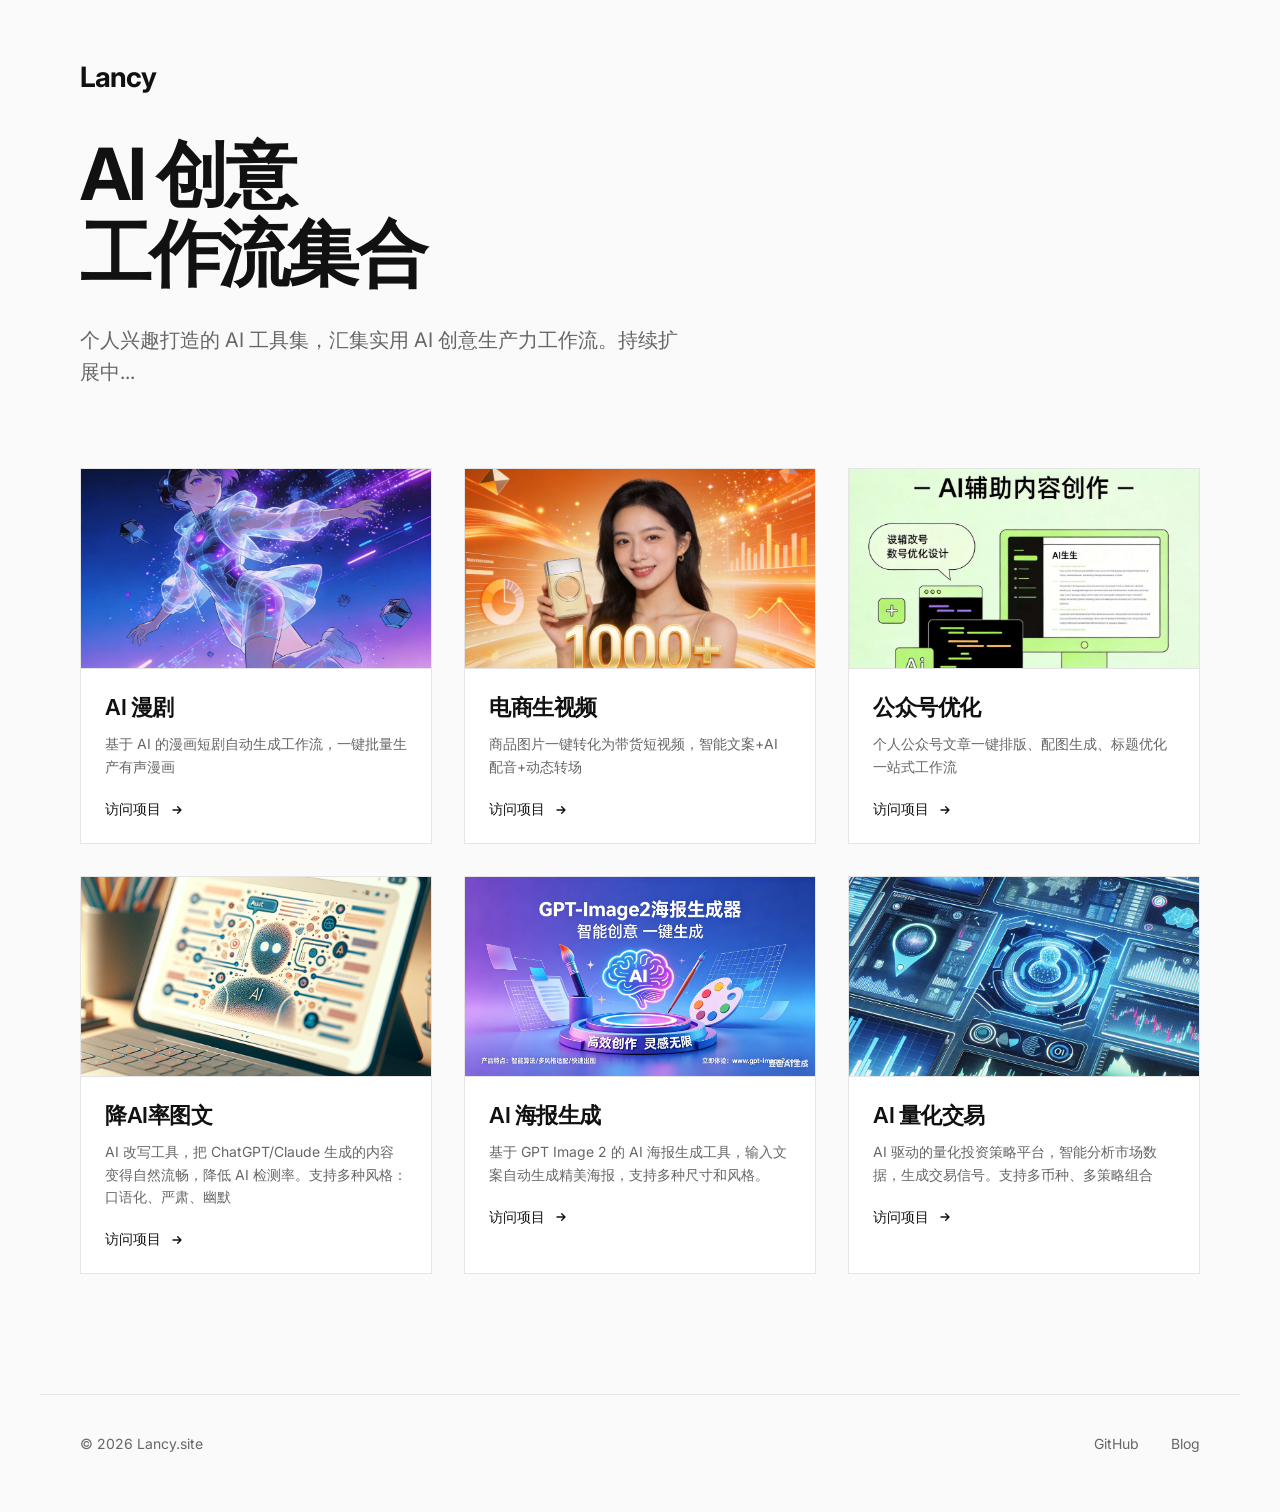
==== index.html @ 2cc51eab "feat: new entrance for poster" ====
﻿<!DOCTYPE html>
<html lang="zh-CN">
<head>
    <meta charset="UTF-8">
    <meta name="viewport" content="width=device-width, initial-scale=1.0">
    <title>Lancy - AI 创意工作流集合</title>
    <meta name="description" content="个人 AI 创意工具集合，汇集 AI 漫剧生成、电商短视频生成、降低AI率图文、AI量化交易">
    <link rel="preconnect" href="https://fonts.googleapis.com">
    <link rel="preconnect" href="https://fonts.gstatic.com" crossorigin>
    <link href="https://fonts.googleapis.com/css2?family=Inter:wght@300;400;500;600;700;800&display=swap" rel="stylesheet">
    <style>
        * {
            margin: 0;
            padding: 0;
            box-sizing: border-box;
        }

        :root {
            --bg: #fafafa;
            --text-primary: #111111;
            --text-secondary: #666666;
            --border: #e5e5e5;
            --card-hover: #f5f5f5;
            --accent: #111111;
            --white: #ffffff;
        }

        html {
            scroll-behavior: smooth;
        }

        body {
            font-family: 'Inter', -apple-system, BlinkMacSystemFont, 'Segoe UI', sans-serif;
            background: var(--bg);
            color: var(--text-primary);
            min-height: 100vh;
        }

        header {
            max-width: 1200px;
            margin: 0 auto;
            padding: 60px 40px 40px;
            display: flex;
            justify-content: space-between;
            align-items: center;
        }

        .logo {
            font-size: 28px;
            font-weight: 700;
            letter-spacing: -0.03em;
            color: var(--text-primary);
            text-decoration: none;
        }

        .container {
            max-width: 1200px;
            margin: 0 auto;
            padding: 0 40px;
        }

        .intro {
            margin-bottom: 80px;
        }

        .intro h1 {
            font-size: 72px;
            font-weight: 700;
            letter-spacing: -0.04em;
            line-height: 1.1;
            margin-bottom: 32px;
            color: var(--text-primary);
        }

        .intro p {
            font-size: 20px;
            line-height: 1.6;
            color: var(--text-secondary);
            max-width: 600px;
        }

        .projects-grid {
            display: grid;
            grid-template-columns: repeat(auto-fill, minmax(340px, 1fr));
            gap: 32px;
            margin-bottom: 120px;
        }

        .project-card {
            background: var(--white);
            border: 1px solid var(--border);
            border-radius: 0;
            overflow: hidden;
            transition: all 0.2s ease;
        }

        .project-card:hover {
            background: var(--card-hover);
            transform: translateY(-2px);
            box-shadow: 0 8px 24px rgba(0,0,0,0.06);
        }

        .project-image {
            width: 100%;
            height: 200px;
            overflow: hidden;
            border-bottom: 1px solid var(--border);
            display: flex;
            align-items: center;
            justify-content: center;
            position: relative;
        }

        .project-image img {
            width: 100%;
            height: 100%;
            object-fit: cover;
            display: block;
        }

        .project-tag {
            position: absolute;
            top: 12px;
            left: 12px;
            background: rgba(0,0,0,0.7);
            color: white;
            font-size: 11px;
            font-weight: 500;
            padding: 4px 10px;
            border-radius: 4px;
            text-transform: uppercase;
            letter-spacing: 0.05em;
        }

        .project-tag.new {
            background: linear-gradient(135deg, #f093fb 0%, #f5576c 100%);
        }

        .placeholder-icon {
            font-size: 48px;
            opacity: 0.9;
        }

        .project-content {
            padding: 24px;
        }

        .project-title {
            font-size: 22px;
            font-weight: 600;
            color: var(--text-primary);
            margin-bottom: 10px;
            letter-spacing: -0.02em;
        }

        .project-desc {
            font-size: 14px;
            line-height: 1.6;
            color: var(--text-secondary);
            margin-bottom: 20px;
        }

        .project-link {
            display: inline-flex;
            align-items: center;
            gap: 8px;
            font-size: 14px;
            font-weight: 500;
            color: var(--accent);
            text-decoration: none;
            transition: gap 0.2s ease;
        }

        .project-link:hover {
            gap: 12px;
        }

        .project-link svg {
            width: 16px;
            height: 16px;
        }

        footer {
            max-width: 1200px;
            margin: 0 auto;
            padding: 40px 40px 60px;
            border-top: 1px solid var(--border);
        }

        .footer-content {
            display: flex;
            justify-content: space-between;
            align-items: center;
        }

        .copyright {
            color: var(--text-secondary);
            font-size: 14px;
        }

        .footer-links {
            display: flex;
            gap: 32px;
        }

        .footer-link {
            color: var(--text-secondary);
            text-decoration: none;
            font-size: 14px;
            transition: color 0.2s ease;
        }

        .footer-link:hover {
            color: var(--text-primary);
        }

        @media (max-width: 960px) {
            .intro h1 {
                font-size: 48px;
            }
        }

        @media (max-width: 640px) {
            header {
                padding: 40px 20px 30px;
            }
            .container {
                padding: 0 20px;
            }
            footer {
                padding: 30px 20px 40px;
            }
            .intro h1 {
                font-size: 42px;
            }
            .intro p {
                font-size: 18px;
            }
            .projects-grid {
                grid-template-columns: 1fr;
            }
            .footer-content {
                flex-direction: column;
                gap: 16px;
                align-items: flex-start;
            }
        }
    </style>
</head>
<body>
    <header>
        <a href="#" class="logo">Lancy</a>
    </header>

    <main class="container">
        <section class="intro">
            <h1>AI 创意<br>工作流集合</h1>
            <p>个人兴趣打造的 AI 工具集，汇集实用 AI 创意生产力工作流。持续扩展中...</p>
        </section>

        <section class="projects-grid">
            <!-- AI 漫剧 - 恢复原图 -->
            <div class="project-card">
                <div class="project-image">
                    <img src="images/generated_image_1773826831_0.jpg" alt="AI 漫剧工作流">
                </div>
                <div class="project-content">
                    <h3 class="project-title">AI 漫剧</h3>
                    <p class="project-desc">基于 AI 的漫画短剧自动生成工作流，一键批量生产有声漫画</p>
                    <a href="https://comic.lancy.site" class="project-link" target="_blank">
                        访问项目
                        <svg xmlns="http://www.w3.org/2000/svg" fill="none" viewBox="0 0 24 24" stroke="currentColor">
                            <path stroke-linecap="round" stroke-linejoin="round" stroke-width="2" d="M13 7l5 5m0 0l-5 5m5-5H6" />
                        </svg>
                    </a>
                </div>
            </div>

            <!-- 电商生视频 - 恢复原图 -->
            <div class="project-card">
                <div class="project-image">
                    <img src="images/generated_image_1773826864_0.jpg" alt="电商生视频工作流">
                </div>
                <div class="project-content">
                    <h3 class="project-title">电商生视频</h3>
                    <p class="project-desc">商品图片一键转化为带货短视频，智能文案+AI配音+动态转场</p>
                    <a href="https://ecommerce.lancy.site" class="project-link" target="_blank">
                        访问项目
                        <svg xmlns="http://www.w3.org/2000/svg" fill="none" viewBox="0 0 24 24" stroke="currentColor">
                            <path stroke-linecap="round" stroke-linejoin="round" stroke-width="2" d="M13 7l5 5m0 0l-5 5m5-5H6" />
                        </svg>
                    </a>
                </div>
            </div>

            <!-- 公众号优化 - 恢复原图 -->
            <div class="project-card">
                <div class="project-image">
                    <img src="images/generated_image_1773826890_0.jpg" alt="公众号优化工作流">
                </div>
                <div class="project-content">
                    <h3 class="project-title">公众号优化</h3>
                    <p class="project-desc">个人公众号文章一键排版、配图生成、标题优化一站式工作流</p>
                    <a href="https://blog.lancy.site" class="project-link" target="_blank">
                        访问项目
                        <svg xmlns="http://www.w3.org/2000/svg" fill="none" viewBox="0 0 24 24" stroke="currentColor">
                            <path stroke-linecap="round" stroke-linejoin="round" stroke-width="2" d="M13 7l5 5m0 0l-5 5m5-5H6" />
                        </svg>
                    </a>
                </div>
            </div>

            <!-- 降AI率图文 - 渐变占位 -->
            <div class="project-card">
                 <div class="project-image">
                    <img src="images/noai.jpg" alt="降AI率图文">
                </div>
                <div class="project-content">
                    <h3 class="project-title">降AI率图文</h3>
                    <p class="project-desc">AI 改写工具，把 ChatGPT/Claude 生成的内容变得自然流畅，降低 AI 检测率。支持多种风格：口语化、严肃、幽默</p>
                    <a href="https://noai.lancy.site" class="project-link" target="_blank">
                        访问项目
                        <svg xmlns="http://www.w3.org/2000/svg" fill="none" viewBox="0 0 24 24" stroke="currentColor">
                            <path stroke-linecap="round" stroke-linejoin="round" stroke-width="2" d="M13 7l5 5m0 0l-5 5m5-5H6" />
                        </svg>
                    </a>
                </div>
            </div>
            <!-- GPT Image 2 海报生成 -->
            <div class="project-card">
                <div class="project-image">
                    <img src="images/poster.png" alt="AI 海报生成">
                </div>
                <div class="project-content">
                    <h3 class="project-title">AI 海报生成</h3>
                    <p class="project-desc">基于 GPT Image 2 的 AI 海报生成工具，输入文案自动生成精美海报，支持多种尺寸和风格。</p>
                    <a href="https://poster.lancy.site" class="project-link" target="_blank">
                        访问项目
                        <svg xmlns="http://www.w3.org/2000/svg" fill="none" viewBox="0 0 24 24" stroke="currentColor">
                            <path stroke-linecap="round" stroke-linejoin="round" stroke-width="2" d="M13 7l5 5m0 0l-5 5m5-5H6" />
                        </svg>
                    </a>
                </div>
            </div>

            

            <!-- AI量化交易 - 渐变占位 -->
            <div class="project-card">
                 <div class="project-image">
                    <img src="images/quant.jpg" alt="AI 量化交易">
                </div>
                <div class="project-content">
                    <h3 class="project-title">AI 量化交易</h3>
                    <p class="project-desc">AI 驱动的量化投资策略平台，智能分析市场数据，生成交易信号。支持多币种、多策略组合</p>
                    <a href="https://quant.lancy.site" class="project-link" target="_blank">
                        访问项目
                        <svg xmlns="http://www.w3.org/2000/svg" fill="none" viewBox="0 0 24 24" stroke="currentColor">
                            <path stroke-linecap="round" stroke-linejoin="round" stroke-width="2" d="M13 7l5 5m0 0l-5 5m5-5H6" />
                        </svg>
                    </a>
                </div>
            </div>
        </section>
    </main>

    <footer>
        <div class="footer-content">
            <div class="copyright">© 2026 Lancy.site</div>
            <div class="footer-links">
                <a href="https://github.com/robin-fc" class="footer-link" target="_blank">GitHub</a>
                <a href="https://robin-fc.github.io/" class="footer-link" target="_blank">Blog</a>
            </div>
        </div>
    </footer>
</body>
</html>
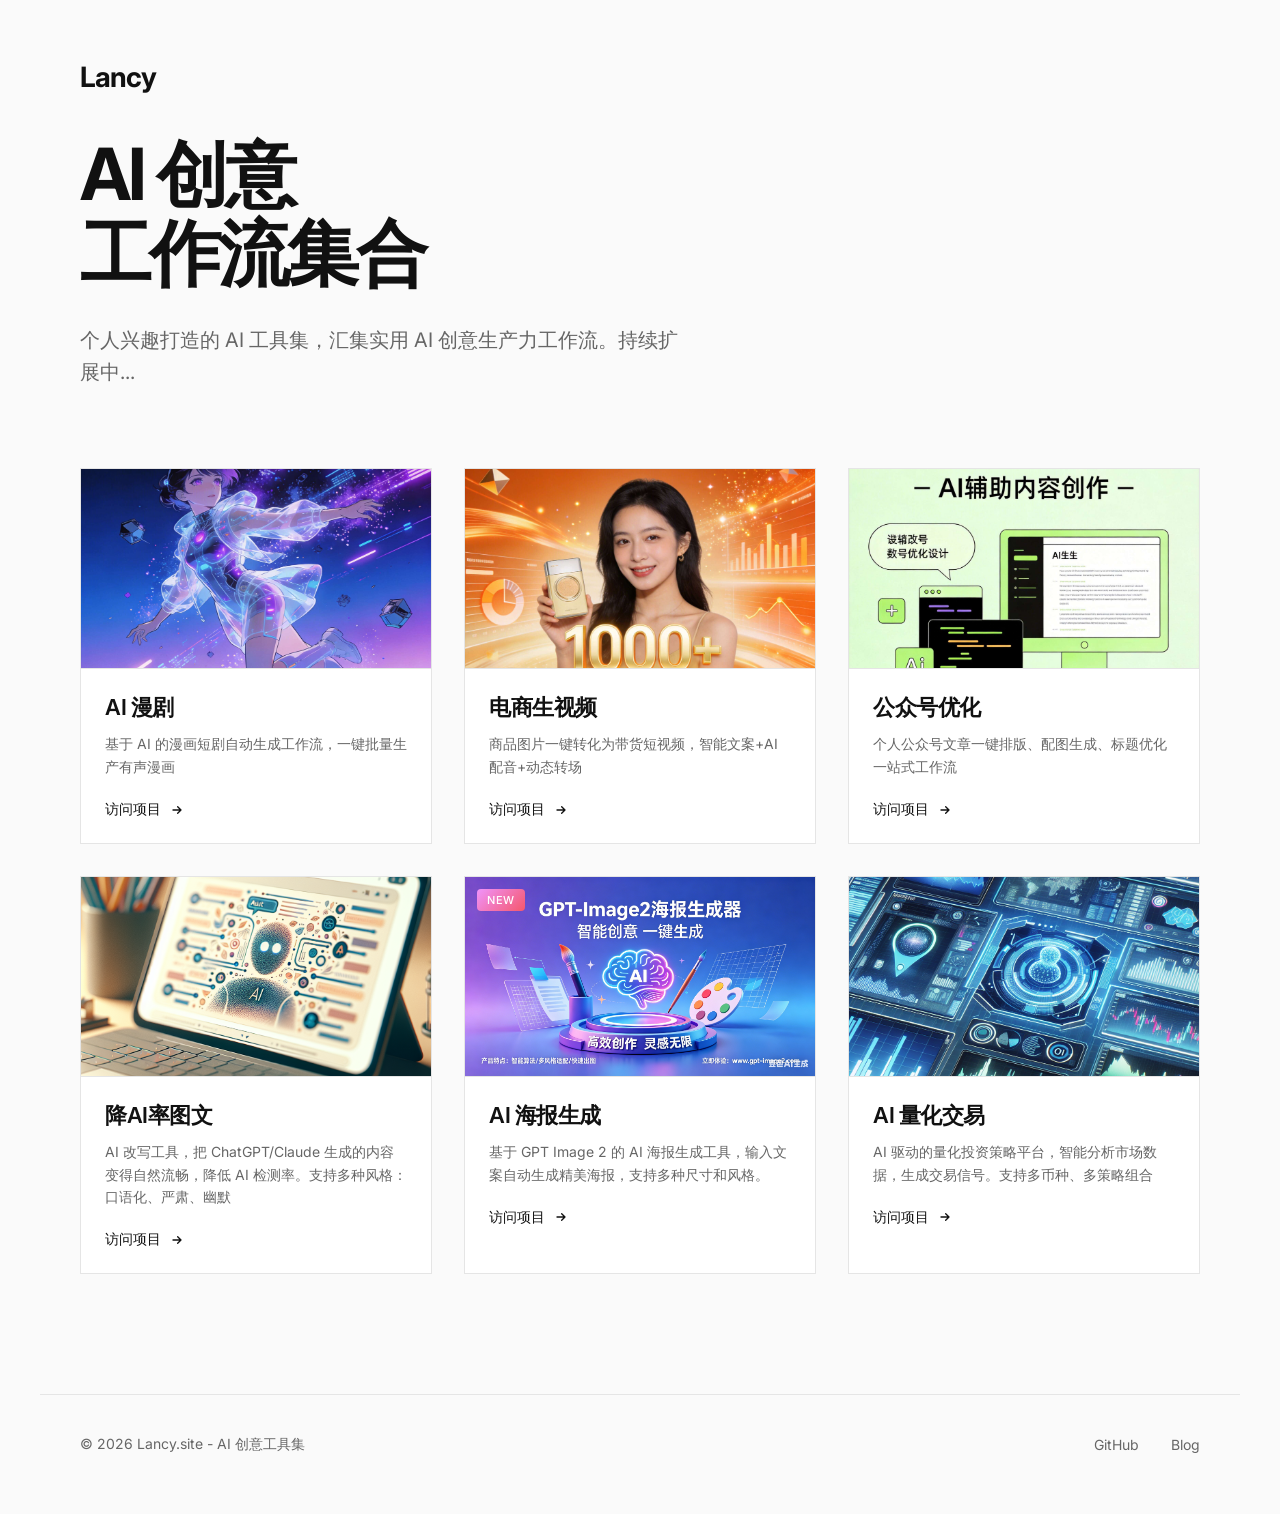
==== commit 450db88a: "feat: complete SEO optimization - meta tags, OG, Twitter Card, JSON-LD, sitemap, robots.txt" ====
--- a/index.html
+++ b/index.html
@@ -1,13 +1,110 @@
-﻿<!DOCTYPE html>
+<!DOCTYPE html>
 <html lang="zh-CN">
 <head>
     <meta charset="UTF-8">
     <meta name="viewport" content="width=device-width, initial-scale=1.0">
-    <title>Lancy - AI 创意工作流集合</title>
-    <meta name="description" content="个人 AI 创意工具集合，汇集 AI 漫剧生成、电商短视频生成、降低AI率图文、AI量化交易">
+    <title>Lancy - AI 创意工作流集合 | AI 漫剧、电商视频、图文优化工具</title>
+    <meta name="description" content="Lancy AI 创意工作流集合，汇集 AI 漫剧自动生成、电商短视频批量制作、降低AI检测率图文优化、AI海报生成、AI量化交易等实用 AI 工具，持续更新中。">
+    <meta name="keywords" content="AI漫剧, AI视频生成, 电商带货视频, AI图文优化, 降AI率, AI海报生成, 量化交易, AI工具集, AI工作流">
+    <meta name="author" content="Lancy">
+    <meta name="robots" content="index, follow">
+    <link rel="canonical" href="https://lancy.site/">
+
+    <!-- Open Graph -->
+    <meta property="og:type" content="website">
+    <meta property="og:url" content="https://lancy.site/">
+    <meta property="og:title" content="Lancy - AI 创意工作流集合">
+    <meta property="og:description" content="汇集 AI 漫剧生成、电商短视频、图文优化、海报生成等实用 AI 工作流工具，持续更新中。">
+    <meta property="og:image" content="https://lancy.site/images/og-image.png">
+    <meta property="og:locale" content="zh_CN">
+    <meta property="og:site_name" content="Lancy AI 工具集">
+
+    <!-- Twitter Card -->
+    <meta name="twitter:card" content="summary_large_image">
+    <meta name="twitter:title" content="Lancy - AI 创意工作流集合">
+    <meta name="twitter:description" content="汇集 AI 漫剧生成、电商短视频、图文优化、海报生成等实用 AI 工作流工具。">
+    <meta name="twitter:image" content="https://lancy.site/images/og-image.png">
+
+    <!-- Favicon -->
+    <link rel="icon" type="image/svg+xml" href="data:image/svg+xml,<svg xmlns='http://www.w3.org/2000/svg' viewBox='0 0 100 100'><text y='.9em' font-size='90'>⚡</text></svg>">
+
+    <!-- Preconnect -->
     <link rel="preconnect" href="https://fonts.googleapis.com">
     <link rel="preconnect" href="https://fonts.gstatic.com" crossorigin>
     <link href="https://fonts.googleapis.com/css2?family=Inter:wght@300;400;500;600;700;800&display=swap" rel="stylesheet">
+
+    <!-- JSON-LD Structured Data -->
+    <script type="application/ld+json">
+    {
+      "@context": "https://schema.org",
+      "@type": "WebSite",
+      "name": "Lancy AI 创意工作流集合",
+      "url": "https://lancy.site/",
+      "description": "个人 AI 工具集，汇集实用 AI 创意生产力工作流",
+      "author": {
+        "@type": "Person",
+        "name": "Lancy",
+        "url": "https://github.com/robin-fc"
+      },
+      "potentialAction": {
+        "@type": "SearchAction",
+        "target": "https://www.google.com/search?q=site:lancy.site {search_term_string}",
+        "query-input": "required name=search_term_string"
+      }
+    }
+    </script>
+    <script type="application/ld+json">
+    {
+      "@context": "https://schema.org",
+      "@type": "ItemList",
+      "name": "AI 工作流工具列表",
+      "itemListElement": [
+        {
+          "@type": "SoftwareApplication",
+          "position": 1,
+          "name": "AI 漫剧",
+          "url": "https://comic.lancy.site",
+          "description": "基于 AI 的漫画短剧自动生成工作流，一键批量生产有声漫画"
+        },
+        {
+          "@type": "SoftwareApplication",
+          "position": 2,
+          "name": "电商生视频",
+          "url": "https://ecommerce.lancy.site",
+          "description": "商品图片一键转化为带货短视频，智能文案+AI配音+动态转场"
+        },
+        {
+          "@type": "SoftwareApplication",
+          "position": 3,
+          "name": "公众号优化",
+          "url": "https://blog.lancy.site",
+          "description": "个人公众号文章一键排版、配图生成、标题优化一站式工作流"
+        },
+        {
+          "@type": "SoftwareApplication",
+          "position": 4,
+          "name": "降AI率图文",
+          "url": "https://noai.lancy.site",
+          "description": "AI 改写工具，把 ChatGPT/Claude 生成的内容变得自然流畅，降低 AI 检测率"
+        },
+        {
+          "@type": "SoftwareApplication",
+          "position": 5,
+          "name": "AI 海报生成",
+          "url": "https://poster.lancy.site",
+          "description": "输入文案自动生成精美海报，支持多种尺寸和风格"
+        },
+        {
+          "@type": "SoftwareApplication",
+          "position": 6,
+          "name": "AI 量化交易",
+          "url": "https://quant.lancy.site",
+          "description": "AI 驱动的量化投资策略平台，智能分析市场数据，生成交易信号"
+        }
+      ]
+    }
+    </script>
+
     <style>
         * {
             margin: 0;
@@ -34,6 +131,11 @@
             background: var(--bg);
             color: var(--text-primary);
             min-height: 100vh;
+        }
+
+        a:focus-visible {
+            outline: 2px solid #3b82f6;
+            outline-offset: 2px;
         }
 
         header {
@@ -248,129 +350,125 @@
     </style>
 </head>
 <body>
-    <header>
-        <a href="#" class="logo">Lancy</a>
+    <header role="banner">
+        <a href="/" class="logo" aria-label="Lancy 首页">Lancy</a>
     </header>
 
-    <main class="container">
-        <section class="intro">
-            <h1>AI 创意<br>工作流集合</h1>
+    <main class="container" role="main">
+        <section class="intro" aria-labelledby="main-heading">
+            <h1 id="main-heading">AI 创意<br>工作流集合</h1>
             <p>个人兴趣打造的 AI 工具集，汇集实用 AI 创意生产力工作流。持续扩展中...</p>
         </section>
 
-        <section class="projects-grid">
-            <!-- AI 漫剧 - 恢复原图 -->
-            <div class="project-card">
-                <div class="project-image">
-                    <img src="images/generated_image_1773826831_0.jpg" alt="AI 漫剧工作流">
-                </div>
-                <div class="project-content">
-                    <h3 class="project-title">AI 漫剧</h3>
+        <section class="projects-grid" aria-label="AI 工作流项目列表">
+            <article class="project-card">
+                <figure class="project-image">
+                    <img src="images/generated_image_1773826831_0.jpg" alt="AI 漫剧工作流演示图 - 漫画风格短剧自动生成界面" loading="lazy" width="340" height="200">
+                </figure>
+                <div class="project-content">
+                    <h2 class="project-title">AI 漫剧</h2>
                     <p class="project-desc">基于 AI 的漫画短剧自动生成工作流，一键批量生产有声漫画</p>
-                    <a href="https://comic.lancy.site" class="project-link" target="_blank">
-                        访问项目
-                        <svg xmlns="http://www.w3.org/2000/svg" fill="none" viewBox="0 0 24 24" stroke="currentColor">
-                            <path stroke-linecap="round" stroke-linejoin="round" stroke-width="2" d="M13 7l5 5m0 0l-5 5m5-5H6" />
-                        </svg>
-                    </a>
-                </div>
-            </div>
-
-            <!-- 电商生视频 - 恢复原图 -->
-            <div class="project-card">
-                <div class="project-image">
-                    <img src="images/generated_image_1773826864_0.jpg" alt="电商生视频工作流">
-                </div>
-                <div class="project-content">
-                    <h3 class="project-title">电商生视频</h3>
+                    <a href="https://comic.lancy.site" class="project-link" target="_blank" rel="noopener noreferrer">
+                        访问项目
+                        <svg xmlns="http://www.w3.org/2000/svg" fill="none" viewBox="0 0 24 24" stroke="currentColor" aria-hidden="true">
+                            <path stroke-linecap="round" stroke-linejoin="round" stroke-width="2" d="M13 7l5 5m0 0l-5 5m5-5H6" />
+                        </svg>
+                    </a>
+                </div>
+            </article>
+
+            <article class="project-card">
+                <figure class="project-image">
+                    <img src="images/generated_image_1773826864_0.jpg" alt="电商生视频工作流演示图 - 商品图片转带货短视频界面" loading="lazy" width="340" height="200">
+                </figure>
+                <div class="project-content">
+                    <h2 class="project-title">电商生视频</h2>
                     <p class="project-desc">商品图片一键转化为带货短视频，智能文案+AI配音+动态转场</p>
-                    <a href="https://ecommerce.lancy.site" class="project-link" target="_blank">
-                        访问项目
-                        <svg xmlns="http://www.w3.org/2000/svg" fill="none" viewBox="0 0 24 24" stroke="currentColor">
-                            <path stroke-linecap="round" stroke-linejoin="round" stroke-width="2" d="M13 7l5 5m0 0l-5 5m5-5H6" />
-                        </svg>
-                    </a>
-                </div>
-            </div>
-
-            <!-- 公众号优化 - 恢复原图 -->
-            <div class="project-card">
-                <div class="project-image">
-                    <img src="images/generated_image_1773826890_0.jpg" alt="公众号优化工作流">
-                </div>
-                <div class="project-content">
-                    <h3 class="project-title">公众号优化</h3>
+                    <a href="https://ecommerce.lancy.site" class="project-link" target="_blank" rel="noopener noreferrer">
+                        访问项目
+                        <svg xmlns="http://www.w3.org/2000/svg" fill="none" viewBox="0 0 24 24" stroke="currentColor" aria-hidden="true">
+                            <path stroke-linecap="round" stroke-linejoin="round" stroke-width="2" d="M13 7l5 5m0 0l-5 5m5-5H6" />
+                        </svg>
+                    </a>
+                </div>
+            </article>
+
+            <article class="project-card">
+                <figure class="project-image">
+                    <img src="images/generated_image_1773826890_0.jpg" alt="公众号优化工作流演示图 - 文章排版配图生成界面" loading="lazy" width="340" height="200">
+                </figure>
+                <div class="project-content">
+                    <h2 class="project-title">公众号优化</h2>
                     <p class="project-desc">个人公众号文章一键排版、配图生成、标题优化一站式工作流</p>
-                    <a href="https://blog.lancy.site" class="project-link" target="_blank">
-                        访问项目
-                        <svg xmlns="http://www.w3.org/2000/svg" fill="none" viewBox="0 0 24 24" stroke="currentColor">
-                            <path stroke-linecap="round" stroke-linejoin="round" stroke-width="2" d="M13 7l5 5m0 0l-5 5m5-5H6" />
-                        </svg>
-                    </a>
-                </div>
-            </div>
-
-            <!-- 降AI率图文 - 渐变占位 -->
-            <div class="project-card">
-                 <div class="project-image">
-                    <img src="images/noai.jpg" alt="降AI率图文">
-                </div>
-                <div class="project-content">
-                    <h3 class="project-title">降AI率图文</h3>
+                    <a href="https://blog.lancy.site" class="project-link" target="_blank" rel="noopener noreferrer">
+                        访问项目
+                        <svg xmlns="http://www.w3.org/2000/svg" fill="none" viewBox="0 0 24 24" stroke="currentColor" aria-hidden="true">
+                            <path stroke-linecap="round" stroke-linejoin="round" stroke-width="2" d="M13 7l5 5m0 0l-5 5m5-5H6" />
+                        </svg>
+                    </a>
+                </div>
+            </article>
+
+            <article class="project-card">
+                <figure class="project-image">
+                    <img src="images/noai.jpg" alt="降AI率图文工具演示图 - AI 改写降低检测率界面" loading="lazy" width="340" height="200">
+                </figure>
+                <div class="project-content">
+                    <h2 class="project-title">降AI率图文</h2>
                     <p class="project-desc">AI 改写工具，把 ChatGPT/Claude 生成的内容变得自然流畅，降低 AI 检测率。支持多种风格：口语化、严肃、幽默</p>
-                    <a href="https://noai.lancy.site" class="project-link" target="_blank">
-                        访问项目
-                        <svg xmlns="http://www.w3.org/2000/svg" fill="none" viewBox="0 0 24 24" stroke="currentColor">
-                            <path stroke-linecap="round" stroke-linejoin="round" stroke-width="2" d="M13 7l5 5m0 0l-5 5m5-5H6" />
-                        </svg>
-                    </a>
-                </div>
-            </div>
-            <!-- GPT Image 2 海报生成 -->
-            <div class="project-card">
-                <div class="project-image">
-                    <img src="images/poster.png" alt="AI 海报生成">
-                </div>
-                <div class="project-content">
-                    <h3 class="project-title">AI 海报生成</h3>
+                    <a href="https://noai.lancy.site" class="project-link" target="_blank" rel="noopener noreferrer">
+                        访问项目
+                        <svg xmlns="http://www.w3.org/2000/svg" fill="none" viewBox="0 0 24 24" stroke="currentColor" aria-hidden="true">
+                            <path stroke-linecap="round" stroke-linejoin="round" stroke-width="2" d="M13 7l5 5m0 0l-5 5m5-5H6" />
+                        </svg>
+                    </a>
+                </div>
+            </article>
+
+            <article class="project-card">
+                <figure class="project-image">
+                    <span class="project-tag new">NEW</span>
+                    <img src="images/poster.png" alt="AI 海报生成工具演示图 - 文案转精美海报界面" loading="lazy" width="340" height="200">
+                </figure>
+                <div class="project-content">
+                    <h2 class="project-title">AI 海报生成</h2>
                     <p class="project-desc">基于 GPT Image 2 的 AI 海报生成工具，输入文案自动生成精美海报，支持多种尺寸和风格。</p>
-                    <a href="https://poster.lancy.site" class="project-link" target="_blank">
-                        访问项目
-                        <svg xmlns="http://www.w3.org/2000/svg" fill="none" viewBox="0 0 24 24" stroke="currentColor">
-                            <path stroke-linecap="round" stroke-linejoin="round" stroke-width="2" d="M13 7l5 5m0 0l-5 5m5-5H6" />
-                        </svg>
-                    </a>
-                </div>
-            </div>
-
-            
-
-            <!-- AI量化交易 - 渐变占位 -->
-            <div class="project-card">
-                 <div class="project-image">
-                    <img src="images/quant.jpg" alt="AI 量化交易">
-                </div>
-                <div class="project-content">
-                    <h3 class="project-title">AI 量化交易</h3>
+                    <a href="https://poster.lancy.site" class="project-link" target="_blank" rel="noopener noreferrer">
+                        访问项目
+                        <svg xmlns="http://www.w3.org/2000/svg" fill="none" viewBox="0 0 24 24" stroke="currentColor" aria-hidden="true">
+                            <path stroke-linecap="round" stroke-linejoin="round" stroke-width="2" d="M13 7l5 5m0 0l-5 5m5-5H6" />
+                        </svg>
+                    </a>
+                </div>
+            </article>
+
+            <article class="project-card">
+                <figure class="project-image">
+                    <img src="images/quant.jpg" alt="AI 量化交易平台演示图 - 市场数据分析与交易信号界面" loading="lazy" width="340" height="200">
+                </figure>
+                <div class="project-content">
+                    <h2 class="project-title">AI 量化交易</h2>
                     <p class="project-desc">AI 驱动的量化投资策略平台，智能分析市场数据，生成交易信号。支持多币种、多策略组合</p>
-                    <a href="https://quant.lancy.site" class="project-link" target="_blank">
-                        访问项目
-                        <svg xmlns="http://www.w3.org/2000/svg" fill="none" viewBox="0 0 24 24" stroke="currentColor">
-                            <path stroke-linecap="round" stroke-linejoin="round" stroke-width="2" d="M13 7l5 5m0 0l-5 5m5-5H6" />
-                        </svg>
-                    </a>
-                </div>
-            </div>
+                    <a href="https://quant.lancy.site" class="project-link" target="_blank" rel="noopener noreferrer">
+                        访问项目
+                        <svg xmlns="http://www.w3.org/2000/svg" fill="none" viewBox="0 0 24 24" stroke="currentColor" aria-hidden="true">
+                            <path stroke-linecap="round" stroke-linejoin="round" stroke-width="2" d="M13 7l5 5m0 0l-5 5m5-5H6" />
+                        </svg>
+                    </a>
+                </div>
+            </article>
         </section>
     </main>
 
-    <footer>
+    <footer role="contentinfo">
         <div class="footer-content">
-            <div class="copyright">© 2026 Lancy.site</div>
-            <div class="footer-links">
-                <a href="https://github.com/robin-fc" class="footer-link" target="_blank">GitHub</a>
-                <a href="https://robin-fc.github.io/" class="footer-link" target="_blank">Blog</a>
-            </div>
+            <div class="copyright">© 2026 Lancy.site - AI 创意工具集</div>
+            <nav aria-label="底部导航">
+                <div class="footer-links">
+                    <a href="https://github.com/robin-fc" class="footer-link" target="_blank" rel="noopener noreferrer">GitHub</a>
+                    <a href="https://robin-fc.github.io/" class="footer-link" target="_blank" rel="noopener noreferrer">Blog</a>
+                </div>
+            </nav>
         </div>
     </footer>
 </body>
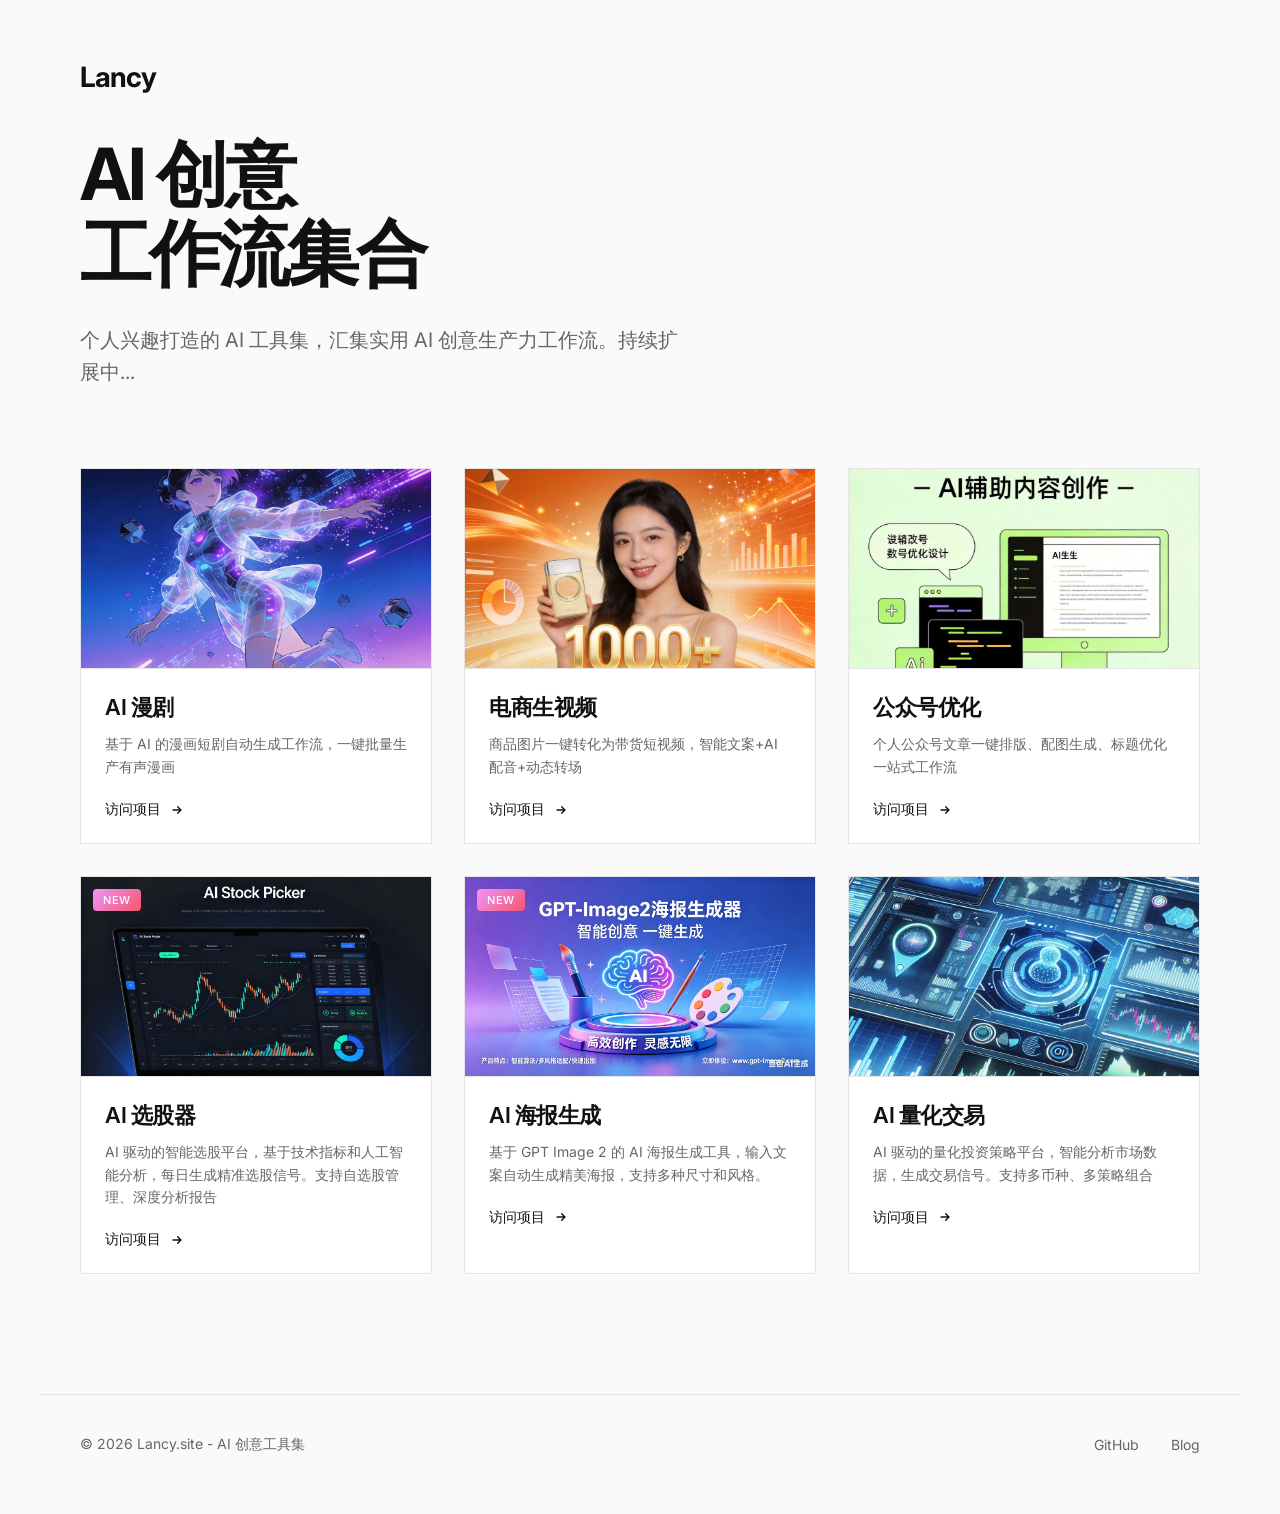
==== commit 1fc8d498: "feat: 移除降AI率图文项目，添加AI选股器项目" ====
--- a/index.html
+++ b/index.html
@@ -3,9 +3,9 @@
 <head>
     <meta charset="UTF-8">
     <meta name="viewport" content="width=device-width, initial-scale=1.0">
-    <title>Lancy - AI 创意工作流集合 | AI 漫剧、电商视频、图文优化工具</title>
-    <meta name="description" content="Lancy AI 创意工作流集合，汇集 AI 漫剧自动生成、电商短视频批量制作、降低AI检测率图文优化、AI海报生成、AI量化交易等实用 AI 工具，持续更新中。">
-    <meta name="keywords" content="AI漫剧, AI视频生成, 电商带货视频, AI图文优化, 降AI率, AI海报生成, 量化交易, AI工具集, AI工作流">
+    <title>Lancy - AI 创意工作流集合 | AI 漫剧、电商视频、智能选股工具</title>
+    <meta name="description" content="Lancy AI 创意工作流集合，汇集 AI 漫剧自动生成、电商短视频批量制作、AI选股器、AI海报生成、AI量化交易等实用 AI 工具，持续更新中。">
+    <meta name="keywords" content="AI漫剧, AI视频生成, 电商带货视频, AI选股器, 智能选股, AI海报生成, 量化交易, AI工具集, AI工作流">
     <meta name="author" content="Lancy">
     <meta name="robots" content="index, follow">
     <link rel="canonical" href="https://lancy.site/">
@@ -14,7 +14,7 @@
     <meta property="og:type" content="website">
     <meta property="og:url" content="https://lancy.site/">
     <meta property="og:title" content="Lancy - AI 创意工作流集合">
-    <meta property="og:description" content="汇集 AI 漫剧生成、电商短视频、图文优化、海报生成等实用 AI 工作流工具，持续更新中。">
+    <meta property="og:description" content="汇集 AI 漫剧生成、电商短视频、智能选股、海报生成等实用 AI 工作流工具，持续更新中。">
     <meta property="og:image" content="https://lancy.site/images/og-image.png">
     <meta property="og:locale" content="zh_CN">
     <meta property="og:site_name" content="Lancy AI 工具集">
@@ -22,7 +22,7 @@
     <!-- Twitter Card -->
     <meta name="twitter:card" content="summary_large_image">
     <meta name="twitter:title" content="Lancy - AI 创意工作流集合">
-    <meta name="twitter:description" content="汇集 AI 漫剧生成、电商短视频、图文优化、海报生成等实用 AI 工作流工具。">
+    <meta name="twitter:description" content="汇集 AI 漫剧生成、电商短视频、智能选股、海报生成等实用 AI 工作流工具。">
     <meta name="twitter:image" content="https://lancy.site/images/og-image.png">
 
     <!-- Favicon -->
@@ -83,9 +83,9 @@
         {
           "@type": "SoftwareApplication",
           "position": 4,
-          "name": "降AI率图文",
-          "url": "https://noai.lancy.site",
-          "description": "AI 改写工具，把 ChatGPT/Claude 生成的内容变得自然流畅，降低 AI 检测率"
+          "name": "AI 选股器",
+          "url": "https://stock.lancy.site",
+          "description": "AI 驱动的智能选股平台，基于技术指标和人工智能分析，每日生成精准选股信号"
         },
         {
           "@type": "SoftwareApplication",
@@ -411,12 +411,13 @@
 
             <article class="project-card">
                 <figure class="project-image">
-                    <img src="images/noai.jpg" alt="降AI率图文工具演示图 - AI 改写降低检测率界面" loading="lazy" width="340" height="200">
-                </figure>
-                <div class="project-content">
-                    <h2 class="project-title">降AI率图文</h2>
-                    <p class="project-desc">AI 改写工具，把 ChatGPT/Claude 生成的内容变得自然流畅，降低 AI 检测率。支持多种风格：口语化、严肃、幽默</p>
-                    <a href="https://noai.lancy.site" class="project-link" target="_blank" rel="noopener noreferrer">
+                    <span class="project-tag new">NEW</span>
+                    <img src="images/stock.jpg" alt="AI选股器演示图 - 智能选股信号与技术分析界面" loading="lazy" width="340" height="200">
+                </figure>
+                <div class="project-content">
+                    <h2 class="project-title">AI 选股器</h2>
+                    <p class="project-desc">AI 驱动的智能选股平台，基于技术指标和人工智能分析，每日生成精准选股信号。支持自选股管理、深度分析报告</p>
+                    <a href="https://stock.lancy.site" class="project-link" target="_blank" rel="noopener noreferrer">
                         访问项目
                         <svg xmlns="http://www.w3.org/2000/svg" fill="none" viewBox="0 0 24 24" stroke="currentColor" aria-hidden="true">
                             <path stroke-linecap="round" stroke-linejoin="round" stroke-width="2" d="M13 7l5 5m0 0l-5 5m5-5H6" />
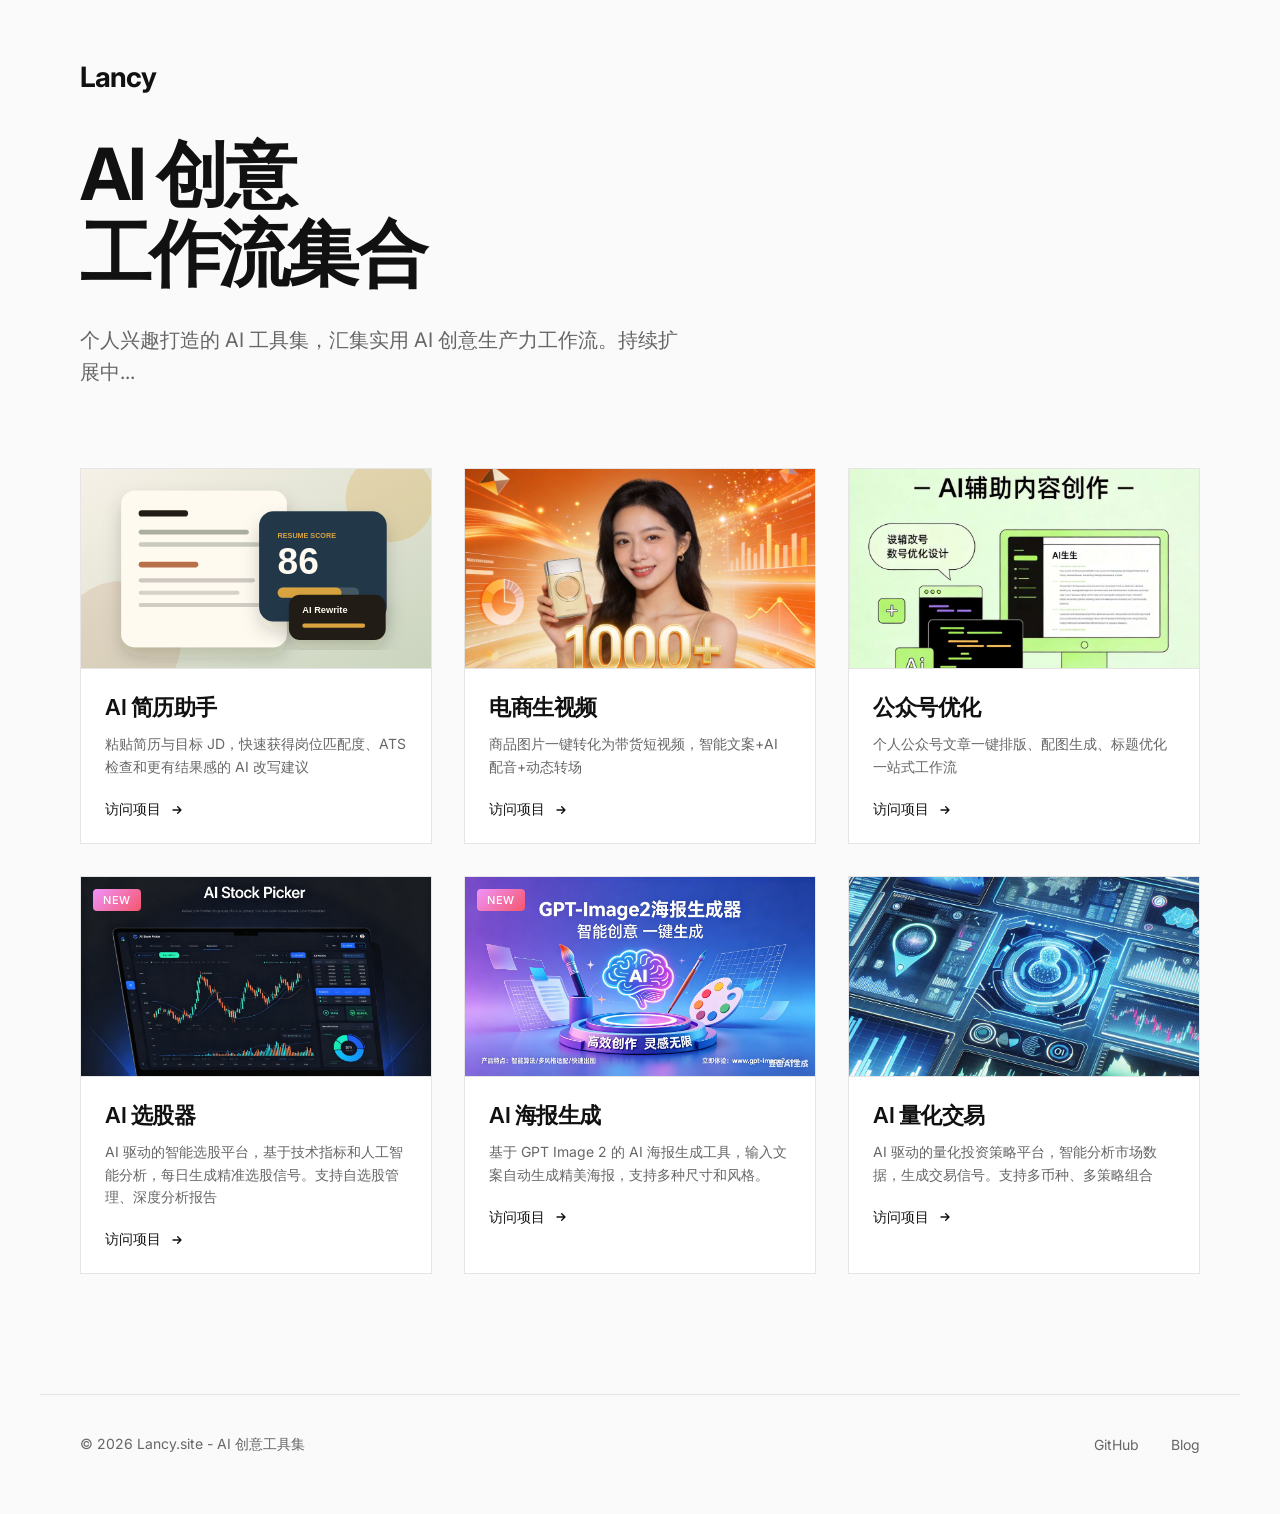
==== commit 3869a8fc: "feat: 更新项目列表，替换AI漫剧为AI简历助手，并添加相关SVG图像" ====
--- a/index.html
+++ b/index.html
@@ -3,9 +3,9 @@
 <head>
     <meta charset="UTF-8">
     <meta name="viewport" content="width=device-width, initial-scale=1.0">
-    <title>Lancy - AI 创意工作流集合 | AI 漫剧、电商视频、智能选股工具</title>
-    <meta name="description" content="Lancy AI 创意工作流集合，汇集 AI 漫剧自动生成、电商短视频批量制作、AI选股器、AI海报生成、AI量化交易等实用 AI 工具，持续更新中。">
-    <meta name="keywords" content="AI漫剧, AI视频生成, 电商带货视频, AI选股器, 智能选股, AI海报生成, 量化交易, AI工具集, AI工作流">
+    <title>Lancy - AI 创意工作流集合 | AI 简历助手、电商视频、智能选股工具</title>
+    <meta name="description" content="Lancy AI 创意工作流集合，汇集 AI 简历助手、电商短视频批量制作、AI选股器、AI海报生成、AI量化交易等实用 AI 工具，持续更新中。">
+    <meta name="keywords" content="AI简历助手, 简历优化, ATS简历, AI视频生成, 电商带货视频, AI选股器, 智能选股, AI海报生成, 量化交易, AI工具集, AI工作流">
     <meta name="author" content="Lancy">
     <meta name="robots" content="index, follow">
     <link rel="canonical" href="https://lancy.site/">
@@ -14,7 +14,7 @@
     <meta property="og:type" content="website">
     <meta property="og:url" content="https://lancy.site/">
     <meta property="og:title" content="Lancy - AI 创意工作流集合">
-    <meta property="og:description" content="汇集 AI 漫剧生成、电商短视频、智能选股、海报生成等实用 AI 工作流工具，持续更新中。">
+    <meta property="og:description" content="汇集 AI 简历助手、电商短视频、智能选股、海报生成等实用 AI 工作流工具，持续更新中。">
     <meta property="og:image" content="https://lancy.site/images/og-image.png">
     <meta property="og:locale" content="zh_CN">
     <meta property="og:site_name" content="Lancy AI 工具集">
@@ -22,7 +22,7 @@
     <!-- Twitter Card -->
     <meta name="twitter:card" content="summary_large_image">
     <meta name="twitter:title" content="Lancy - AI 创意工作流集合">
-    <meta name="twitter:description" content="汇集 AI 漫剧生成、电商短视频、智能选股、海报生成等实用 AI 工作流工具。">
+    <meta name="twitter:description" content="汇集 AI 简历助手、电商短视频、智能选股、海报生成等实用 AI 工作流工具。">
     <meta name="twitter:image" content="https://lancy.site/images/og-image.png">
 
     <!-- Favicon -->
@@ -62,9 +62,9 @@
         {
           "@type": "SoftwareApplication",
           "position": 1,
-          "name": "AI 漫剧",
-          "url": "https://comic.lancy.site",
-          "description": "基于 AI 的漫画短剧自动生成工作流，一键批量生产有声漫画"
+          "name": "AI 简历助手",
+          "url": "https://resume.lancy.site",
+          "description": "基于 Magic Resume 思路的简历优化助手，支持 JD 匹配、ATS 检查与 AI 改写建议"
         },
         {
           "@type": "SoftwareApplication",
@@ -363,12 +363,12 @@
         <section class="projects-grid" aria-label="AI 工作流项目列表">
             <article class="project-card">
                 <figure class="project-image">
-                    <img src="images/generated_image_1773826831_0.jpg" alt="AI 漫剧工作流演示图 - 漫画风格短剧自动生成界面" loading="lazy" width="340" height="200">
-                </figure>
-                <div class="project-content">
-                    <h2 class="project-title">AI 漫剧</h2>
-                    <p class="project-desc">基于 AI 的漫画短剧自动生成工作流，一键批量生产有声漫画</p>
-                    <a href="https://comic.lancy.site" class="project-link" target="_blank" rel="noopener noreferrer">
+                    <img src="images/resume.svg" alt="AI 简历助手演示图 - 简历评分、JD 匹配与改写建议界面" loading="lazy" width="340" height="200">
+                </figure>
+                <div class="project-content">
+                    <h2 class="project-title">AI 简历助手</h2>
+                    <p class="project-desc">粘贴简历与目标 JD，快速获得岗位匹配度、ATS 检查和更有结果感的 AI 改写建议</p>
+                    <a href="https://resume.lancy.site" class="project-link" target="_blank" rel="noopener noreferrer">
                         访问项目
                         <svg xmlns="http://www.w3.org/2000/svg" fill="none" viewBox="0 0 24 24" stroke="currentColor" aria-hidden="true">
                             <path stroke-linecap="round" stroke-linejoin="round" stroke-width="2" d="M13 7l5 5m0 0l-5 5m5-5H6" />
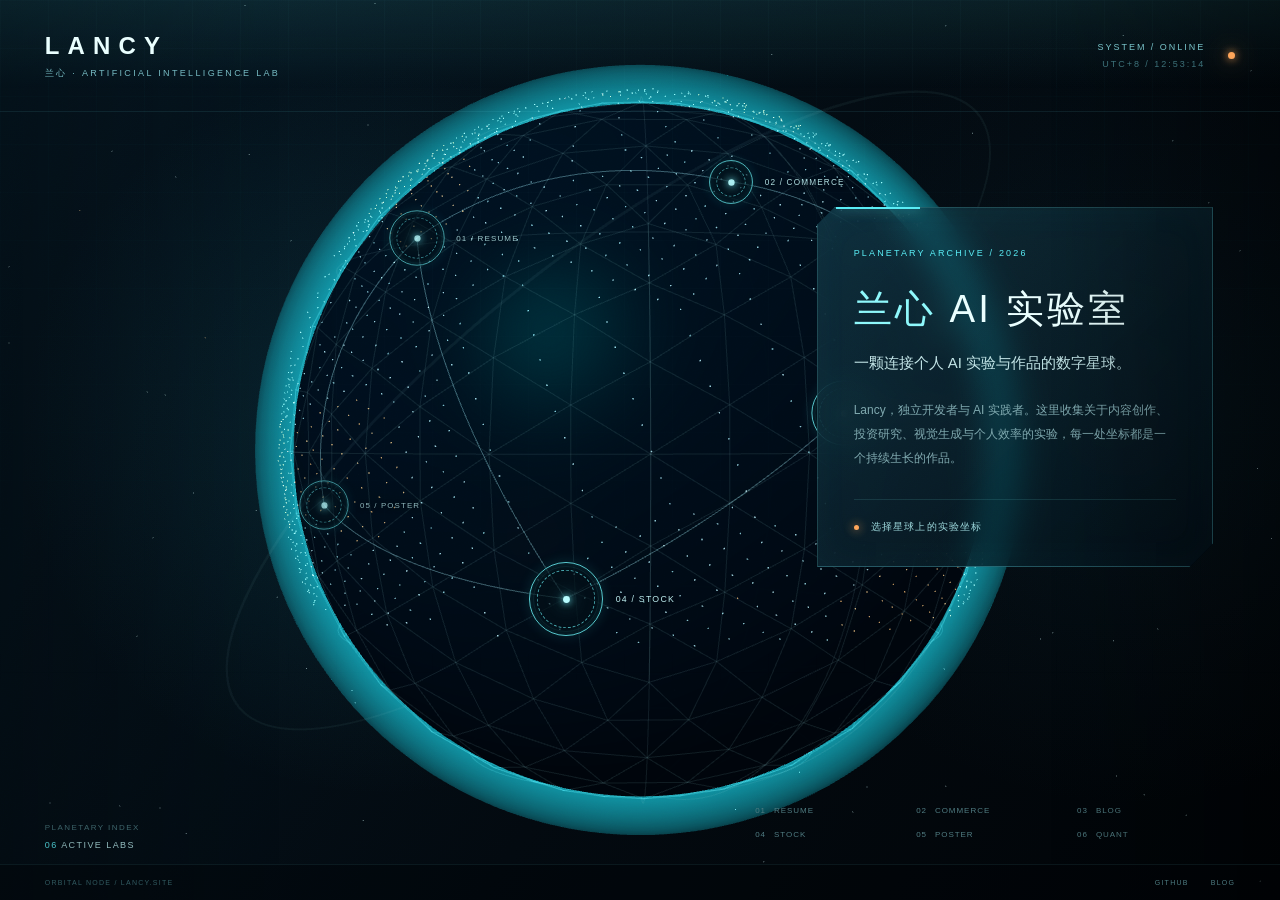
==== commit c57f1908: "Refactor code structure for improved readability and maintainability" ====
--- a/index.html
+++ b/index.html
@@ -1,476 +1,149 @@
 <!DOCTYPE html>
 <html lang="zh-CN">
 <head>
-    <meta charset="UTF-8">
-    <meta name="viewport" content="width=device-width, initial-scale=1.0">
-    <title>Lancy - AI 创意工作流集合 | AI 简历助手、电商视频、智能选股工具</title>
-    <meta name="description" content="Lancy AI 创意工作流集合，汇集 AI 简历助手、电商短视频批量制作、AI选股器、AI海报生成、AI量化交易等实用 AI 工具，持续更新中。">
-    <meta name="keywords" content="AI简历助手, 简历优化, ATS简历, AI视频生成, 电商带货视频, AI选股器, 智能选股, AI海报生成, 量化交易, AI工具集, AI工作流">
-    <meta name="author" content="Lancy">
-    <meta name="robots" content="index, follow">
-    <link rel="canonical" href="https://lancy.site/">
+  <meta charset="UTF-8">
+  <meta name="viewport" content="width=device-width, initial-scale=1.0, viewport-fit=cover">
+  <meta name="theme-color" content="#041018">
+  <title>Lancy · 兰心 AI 实验室</title>
+  <meta name="description" content="Lancy 兰心 AI 实验室，以数字星球连接 AI 简历、内容创作、视觉生成、智能选股与量化研究等持续生长的个人实验。">
+  <meta name="keywords" content="Lancy,兰心,AI实验室,AI简历助手,AI视频生成,AI选股器,AI海报生成,量化交易,AI工具">
+  <meta name="author" content="Lancy">
+  <meta name="robots" content="index, follow">
+  <link rel="canonical" href="https://lancy.site/">
 
-    <!-- Open Graph -->
-    <meta property="og:type" content="website">
-    <meta property="og:url" content="https://lancy.site/">
-    <meta property="og:title" content="Lancy - AI 创意工作流集合">
-    <meta property="og:description" content="汇集 AI 简历助手、电商短视频、智能选股、海报生成等实用 AI 工作流工具，持续更新中。">
-    <meta property="og:image" content="https://lancy.site/images/og-image.png">
-    <meta property="og:locale" content="zh_CN">
-    <meta property="og:site_name" content="Lancy AI 工具集">
+  <meta property="og:type" content="website">
+  <meta property="og:url" content="https://lancy.site/">
+  <meta property="og:title" content="Lancy · 兰心 AI 实验室">
+  <meta property="og:description" content="一颗连接个人 AI 实验与作品的数字星球。">
+  <meta property="og:image" content="https://lancy.site/images/og-image.png">
+  <meta property="og:locale" content="zh_CN">
+  <meta property="og:site_name" content="Lancy AI Lab">
 
-    <!-- Twitter Card -->
-    <meta name="twitter:card" content="summary_large_image">
-    <meta name="twitter:title" content="Lancy - AI 创意工作流集合">
-    <meta name="twitter:description" content="汇集 AI 简历助手、电商短视频、智能选股、海报生成等实用 AI 工作流工具。">
-    <meta name="twitter:image" content="https://lancy.site/images/og-image.png">
+  <meta name="twitter:card" content="summary_large_image">
+  <meta name="twitter:title" content="Lancy · 兰心 AI 实验室">
+  <meta name="twitter:description" content="探索内容创作、投资研究、视觉生成与个人效率的 AI 实验。">
+  <meta name="twitter:image" content="https://lancy.site/images/og-image.png">
 
-    <!-- Favicon -->
-    <link rel="icon" type="image/svg+xml" href="data:image/svg+xml,<svg xmlns='http://www.w3.org/2000/svg' viewBox='0 0 100 100'><text y='.9em' font-size='90'>⚡</text></svg>">
+  <link rel="icon" type="image/svg+xml" href="data:image/svg+xml,%3Csvg xmlns='http://www.w3.org/2000/svg' viewBox='0 0 100 100'%3E%3Ccircle cx='50' cy='50' r='42' fill='none' stroke='%2354edf5' stroke-width='5'/%3E%3Ccircle cx='50' cy='50' r='11' fill='%23ffa65a'/%3E%3C/svg%3E">
+  <link rel="stylesheet" href="styles.css">
 
-    <!-- Preconnect -->
-    <link rel="preconnect" href="https://fonts.googleapis.com">
-    <link rel="preconnect" href="https://fonts.gstatic.com" crossorigin>
-    <link href="https://fonts.googleapis.com/css2?family=Inter:wght@300;400;500;600;700;800&display=swap" rel="stylesheet">
-
-    <!-- JSON-LD Structured Data -->
-    <script type="application/ld+json">
-    {
-      "@context": "https://schema.org",
-      "@type": "WebSite",
-      "name": "Lancy AI 创意工作流集合",
-      "url": "https://lancy.site/",
-      "description": "个人 AI 工具集，汇集实用 AI 创意生产力工作流",
-      "author": {
-        "@type": "Person",
-        "name": "Lancy",
-        "url": "https://github.com/robin-fc"
-      },
-      "potentialAction": {
-        "@type": "SearchAction",
-        "target": "https://www.google.com/search?q=site:lancy.site {search_term_string}",
-        "query-input": "required name=search_term_string"
-      }
-    }
-    </script>
-    <script type="application/ld+json">
-    {
-      "@context": "https://schema.org",
-      "@type": "ItemList",
-      "name": "AI 工作流工具列表",
-      "itemListElement": [
-        {
-          "@type": "SoftwareApplication",
-          "position": 1,
-          "name": "AI 简历助手",
-          "url": "https://resume.lancy.site",
-          "description": "基于 Magic Resume 思路的简历优化助手，支持 JD 匹配、ATS 检查与 AI 改写建议"
-        },
-        {
-          "@type": "SoftwareApplication",
-          "position": 2,
-          "name": "电商生视频",
-          "url": "https://ecommerce.lancy.site",
-          "description": "商品图片一键转化为带货短视频，智能文案+AI配音+动态转场"
-        },
-        {
-          "@type": "SoftwareApplication",
-          "position": 3,
-          "name": "公众号优化",
-          "url": "https://blog.lancy.site",
-          "description": "个人公众号文章一键排版、配图生成、标题优化一站式工作流"
-        },
-        {
-          "@type": "SoftwareApplication",
-          "position": 4,
-          "name": "AI 选股器",
-          "url": "https://stock.lancy.site",
-          "description": "AI 驱动的智能选股平台，基于技术指标和人工智能分析，每日生成精准选股信号"
-        },
-        {
-          "@type": "SoftwareApplication",
-          "position": 5,
-          "name": "AI 海报生成",
-          "url": "https://poster.lancy.site",
-          "description": "输入文案自动生成精美海报，支持多种尺寸和风格"
-        },
-        {
-          "@type": "SoftwareApplication",
-          "position": 6,
-          "name": "AI 量化交易",
-          "url": "https://quant.lancy.site",
-          "description": "AI 驱动的量化投资策略平台，智能分析市场数据，生成交易信号"
-        }
-      ]
-    }
-    </script>
-
-    <style>
-        * {
-            margin: 0;
-            padding: 0;
-            box-sizing: border-box;
-        }
-
-        :root {
-            --bg: #fafafa;
-            --text-primary: #111111;
-            --text-secondary: #666666;
-            --border: #e5e5e5;
-            --card-hover: #f5f5f5;
-            --accent: #111111;
-            --white: #ffffff;
-        }
-
-        html {
-            scroll-behavior: smooth;
-        }
-
-        body {
-            font-family: 'Inter', -apple-system, BlinkMacSystemFont, 'Segoe UI', sans-serif;
-            background: var(--bg);
-            color: var(--text-primary);
-            min-height: 100vh;
-        }
-
-        a:focus-visible {
-            outline: 2px solid #3b82f6;
-            outline-offset: 2px;
-        }
-
-        header {
-            max-width: 1200px;
-            margin: 0 auto;
-            padding: 60px 40px 40px;
-            display: flex;
-            justify-content: space-between;
-            align-items: center;
-        }
-
-        .logo {
-            font-size: 28px;
-            font-weight: 700;
-            letter-spacing: -0.03em;
-            color: var(--text-primary);
-            text-decoration: none;
-        }
-
-        .container {
-            max-width: 1200px;
-            margin: 0 auto;
-            padding: 0 40px;
-        }
-
-        .intro {
-            margin-bottom: 80px;
-        }
-
-        .intro h1 {
-            font-size: 72px;
-            font-weight: 700;
-            letter-spacing: -0.04em;
-            line-height: 1.1;
-            margin-bottom: 32px;
-            color: var(--text-primary);
-        }
-
-        .intro p {
-            font-size: 20px;
-            line-height: 1.6;
-            color: var(--text-secondary);
-            max-width: 600px;
-        }
-
-        .projects-grid {
-            display: grid;
-            grid-template-columns: repeat(auto-fill, minmax(340px, 1fr));
-            gap: 32px;
-            margin-bottom: 120px;
-        }
-
-        .project-card {
-            background: var(--white);
-            border: 1px solid var(--border);
-            border-radius: 0;
-            overflow: hidden;
-            transition: all 0.2s ease;
-        }
-
-        .project-card:hover {
-            background: var(--card-hover);
-            transform: translateY(-2px);
-            box-shadow: 0 8px 24px rgba(0,0,0,0.06);
-        }
-
-        .project-image {
-            width: 100%;
-            height: 200px;
-            overflow: hidden;
-            border-bottom: 1px solid var(--border);
-            display: flex;
-            align-items: center;
-            justify-content: center;
-            position: relative;
-        }
-
-        .project-image img {
-            width: 100%;
-            height: 100%;
-            object-fit: cover;
-            display: block;
-        }
-
-        .project-tag {
-            position: absolute;
-            top: 12px;
-            left: 12px;
-            background: rgba(0,0,0,0.7);
-            color: white;
-            font-size: 11px;
-            font-weight: 500;
-            padding: 4px 10px;
-            border-radius: 4px;
-            text-transform: uppercase;
-            letter-spacing: 0.05em;
-        }
-
-        .project-tag.new {
-            background: linear-gradient(135deg, #f093fb 0%, #f5576c 100%);
-        }
-
-        .placeholder-icon {
-            font-size: 48px;
-            opacity: 0.9;
-        }
-
-        .project-content {
-            padding: 24px;
-        }
-
-        .project-title {
-            font-size: 22px;
-            font-weight: 600;
-            color: var(--text-primary);
-            margin-bottom: 10px;
-            letter-spacing: -0.02em;
-        }
-
-        .project-desc {
-            font-size: 14px;
-            line-height: 1.6;
-            color: var(--text-secondary);
-            margin-bottom: 20px;
-        }
-
-        .project-link {
-            display: inline-flex;
-            align-items: center;
-            gap: 8px;
-            font-size: 14px;
-            font-weight: 500;
-            color: var(--accent);
-            text-decoration: none;
-            transition: gap 0.2s ease;
-        }
-
-        .project-link:hover {
-            gap: 12px;
-        }
-
-        .project-link svg {
-            width: 16px;
-            height: 16px;
-        }
-
-        footer {
-            max-width: 1200px;
-            margin: 0 auto;
-            padding: 40px 40px 60px;
-            border-top: 1px solid var(--border);
-        }
-
-        .footer-content {
-            display: flex;
-            justify-content: space-between;
-            align-items: center;
-        }
-
-        .copyright {
-            color: var(--text-secondary);
-            font-size: 14px;
-        }
-
-        .footer-links {
-            display: flex;
-            gap: 32px;
-        }
-
-        .footer-link {
-            color: var(--text-secondary);
-            text-decoration: none;
-            font-size: 14px;
-            transition: color 0.2s ease;
-        }
-
-        .footer-link:hover {
-            color: var(--text-primary);
-        }
-
-        @media (max-width: 960px) {
-            .intro h1 {
-                font-size: 48px;
-            }
-        }
-
-        @media (max-width: 640px) {
-            header {
-                padding: 40px 20px 30px;
-            }
-            .container {
-                padding: 0 20px;
-            }
-            footer {
-                padding: 30px 20px 40px;
-            }
-            .intro h1 {
-                font-size: 42px;
-            }
-            .intro p {
-                font-size: 18px;
-            }
-            .projects-grid {
-                grid-template-columns: 1fr;
-            }
-            .footer-content {
-                flex-direction: column;
-                gap: 16px;
-                align-items: flex-start;
-            }
-        }
-    </style>
+  <script type="application/ld+json">
+  {
+    "@context": "https://schema.org",
+    "@type": "WebSite",
+    "name": "Lancy · 兰心 AI 实验室",
+    "url": "https://lancy.site/",
+    "description": "个人 AI 实验与作品集合",
+    "author": {"@type":"Person","name":"Lancy","url":"https://github.com/robin-fc"}
+  }
+  </script>
+  <script type="application/ld+json">
+  {
+    "@context": "https://schema.org",
+    "@type": "ItemList",
+    "name": "Lancy AI 实验列表",
+    "itemListElement": [
+      {"@type":"SoftwareApplication","position":1,"name":"AI 简历助手","url":"https://resume.lancy.site"},
+      {"@type":"SoftwareApplication","position":2,"name":"电商生视频","url":"https://ecommerce.lancy.site"},
+      {"@type":"SoftwareApplication","position":3,"name":"公众号优化","url":"https://blog.lancy.site"},
+      {"@type":"SoftwareApplication","position":4,"name":"AI 选股器","url":"https://stock.lancy.site"},
+      {"@type":"SoftwareApplication","position":5,"name":"AI 海报生成","url":"https://poster.lancy.site"},
+      {"@type":"SoftwareApplication","position":6,"name":"AI 量化交易","url":"https://quant.lancy.site"}
+    ]
+  }
+  </script>
 </head>
 <body>
-    <header role="banner">
-        <a href="/" class="logo" aria-label="Lancy 首页">Lancy</a>
+  <div class="app" id="app" data-state="idle">
+    <header class="topbar">
+      <a class="brand" href="/" aria-label="Lancy 兰心 AI 实验室首页">
+        <span class="brand-name">LANCY</span>
+        <span class="brand-sub">兰心 · ARTIFICIAL INTELLIGENCE LAB</span>
+      </a>
+      <div class="system-status" aria-label="系统在线">
+        <span class="status-copy">SYSTEM / ONLINE</span>
+        <span class="status-light"></span>
+        <time id="clock">UTC+8 / --:--:--</time>
+      </div>
     </header>
 
-    <main class="container" role="main">
-        <section class="intro" aria-labelledby="main-heading">
-            <h1 id="main-heading">AI 创意<br>工作流集合</h1>
-            <p>个人兴趣打造的 AI 工具集，汇集实用 AI 创意生产力工作流。持续扩展中...</p>
-        </section>
+    <main class="lab" id="lab">
+      <div class="scene" id="scene" aria-hidden="true"></div>
+      <div class="grid-plane" aria-hidden="true"></div>
+      <div class="scanline" aria-hidden="true"></div>
 
-        <section class="projects-grid" aria-label="AI 工作流项目列表">
-            <article class="project-card">
-                <figure class="project-image">
-                    <img src="images/resume.svg" alt="AI 简历助手演示图 - 简历评分、JD 匹配与改写建议界面" loading="lazy" width="340" height="200">
-                </figure>
-                <div class="project-content">
-                    <h2 class="project-title">AI 简历助手</h2>
-                    <p class="project-desc">粘贴简历与目标 JD，快速获得岗位匹配度、ATS 检查和更有结果感的 AI 改写建议</p>
-                    <a href="https://resume.lancy.site" class="project-link" target="_blank" rel="noopener noreferrer">
-                        访问项目
-                        <svg xmlns="http://www.w3.org/2000/svg" fill="none" viewBox="0 0 24 24" stroke="currentColor" aria-hidden="true">
-                            <path stroke-linecap="round" stroke-linejoin="round" stroke-width="2" d="M13 7l5 5m0 0l-5 5m5-5H6" />
-                        </svg>
-                    </a>
-                </div>
-            </article>
+      <section class="intro-panel hud-panel" aria-labelledby="main-heading">
+        <span class="eyebrow">PLANETARY ARCHIVE / 2026</span>
+        <h1 id="main-heading"><span>兰心</span> AI 实验室</h1>
+        <p class="intro-lead">一颗连接个人 AI 实验与作品的数字星球。</p>
+        <p class="intro-author">Lancy，独立开发者与 AI 实践者。这里收集关于内容创作、投资研究、视觉生成与个人效率的实验，每一处坐标都是一个持续生长的作品。</p>
+        <div class="intro-command">
+          <span class="command-dot"></span>
+          <span>选择星球上的实验坐标</span>
+        </div>
+      </section>
 
-            <article class="project-card">
-                <figure class="project-image">
-                    <img src="images/generated_image_1773826864_0.jpg" alt="电商生视频工作流演示图 - 商品图片转带货短视频界面" loading="lazy" width="340" height="200">
-                </figure>
-                <div class="project-content">
-                    <h2 class="project-title">电商生视频</h2>
-                    <p class="project-desc">商品图片一键转化为带货短视频，智能文案+AI配音+动态转场</p>
-                    <a href="https://ecommerce.lancy.site" class="project-link" target="_blank" rel="noopener noreferrer">
-                        访问项目
-                        <svg xmlns="http://www.w3.org/2000/svg" fill="none" viewBox="0 0 24 24" stroke="currentColor" aria-hidden="true">
-                            <path stroke-linecap="round" stroke-linejoin="round" stroke-width="2" d="M13 7l5 5m0 0l-5 5m5-5H6" />
-                        </svg>
-                    </a>
-                </div>
-            </article>
+      <div class="markers" id="markers" aria-label="星球实验地点"></div>
 
-            <article class="project-card">
-                <figure class="project-image">
-                    <img src="images/generated_image_1773826890_0.jpg" alt="公众号优化工作流演示图 - 文章排版配图生成界面" loading="lazy" width="340" height="200">
-                </figure>
-                <div class="project-content">
-                    <h2 class="project-title">公众号优化</h2>
-                    <p class="project-desc">个人公众号文章一键排版、配图生成、标题优化一站式工作流</p>
-                    <a href="https://blog.lancy.site" class="project-link" target="_blank" rel="noopener noreferrer">
-                        访问项目
-                        <svg xmlns="http://www.w3.org/2000/svg" fill="none" viewBox="0 0 24 24" stroke="currentColor" aria-hidden="true">
-                            <path stroke-linecap="round" stroke-linejoin="round" stroke-width="2" d="M13 7l5 5m0 0l-5 5m5-5H6" />
-                        </svg>
-                    </a>
-                </div>
-            </article>
+      <section class="project-stage" id="project-stage" aria-live="polite" aria-hidden="true">
+        <button class="close-project" id="close-project" type="button" aria-label="关闭项目预览">
+          <span></span><span></span>
+        </button>
 
-            <article class="project-card">
-                <figure class="project-image">
-                    <span class="project-tag new">NEW</span>
-                    <img src="images/stock.jpg" alt="AI选股器演示图 - 智能选股信号与技术分析界面" loading="lazy" width="340" height="200">
-                </figure>
-                <div class="project-content">
-                    <h2 class="project-title">AI 选股器</h2>
-                    <p class="project-desc">AI 驱动的智能选股平台，基于技术指标和人工智能分析，每日生成精准选股信号。支持自选股管理、深度分析报告</p>
-                    <a href="https://stock.lancy.site" class="project-link" target="_blank" rel="noopener noreferrer">
-                        访问项目
-                        <svg xmlns="http://www.w3.org/2000/svg" fill="none" viewBox="0 0 24 24" stroke="currentColor" aria-hidden="true">
-                            <path stroke-linecap="round" stroke-linejoin="round" stroke-width="2" d="M13 7l5 5m0 0l-5 5m5-5H6" />
-                        </svg>
-                    </a>
-                </div>
-            </article>
+        <article class="project-info hud-panel">
+          <img class="project-info-bg" id="preview-fallback" src="images/stock.jpg" alt="" aria-hidden="true">
+          <div class="project-info-shade" aria-hidden="true"></div>
+          <div class="project-info-content">
+            <span class="project-coordinate" id="project-coordinate">LAB COORDINATE 04</span>
+            <h2 id="project-title">AI 选股器</h2>
+            <p class="project-kicker" id="project-kicker">SIGNAL INTELLIGENCE</p>
+            <div class="info-rule"></div>
+            <p class="project-description" id="project-description"></p>
+            <span class="capability-label">CAPABILITIES</span>
+            <ul class="capability-list" id="capability-list"></ul>
+            <a class="enter-project" id="enter-project" href="https://stock.lancy.site" target="_blank" rel="noopener noreferrer">
+              <span>进入实验</span>
+              <svg viewBox="0 0 24 24" aria-hidden="true"><path d="M7 4l8 8-8 8M15 12H2"/></svg>
+            </a>
+            <span class="lock-note">PROJECT SNAPSHOT / READ ONLY</span>
+          </div>
+        </article>
+      </section>
 
-            <article class="project-card">
-                <figure class="project-image">
-                    <span class="project-tag new">NEW</span>
-                    <img src="images/poster.png" alt="AI 海报生成工具演示图 - 文案转精美海报界面" loading="lazy" width="340" height="200">
-                </figure>
-                <div class="project-content">
-                    <h2 class="project-title">AI 海报生成</h2>
-                    <p class="project-desc">基于 GPT Image 2 的 AI 海报生成工具，输入文案自动生成精美海报，支持多种尺寸和风格。</p>
-                    <a href="https://poster.lancy.site" class="project-link" target="_blank" rel="noopener noreferrer">
-                        访问项目
-                        <svg xmlns="http://www.w3.org/2000/svg" fill="none" viewBox="0 0 24 24" stroke="currentColor" aria-hidden="true">
-                            <path stroke-linecap="round" stroke-linejoin="round" stroke-width="2" d="M13 7l5 5m0 0l-5 5m5-5H6" />
-                        </svg>
-                    </a>
-                </div>
-            </article>
-
-            <article class="project-card">
-                <figure class="project-image">
-                    <img src="images/quant.jpg" alt="AI 量化交易平台演示图 - 市场数据分析与交易信号界面" loading="lazy" width="340" height="200">
-                </figure>
-                <div class="project-content">
-                    <h2 class="project-title">AI 量化交易</h2>
-                    <p class="project-desc">AI 驱动的量化投资策略平台，智能分析市场数据，生成交易信号。支持多币种、多策略组合</p>
-                    <a href="https://quant.lancy.site" class="project-link" target="_blank" rel="noopener noreferrer">
-                        访问项目
-                        <svg xmlns="http://www.w3.org/2000/svg" fill="none" viewBox="0 0 24 24" stroke="currentColor" aria-hidden="true">
-                            <path stroke-linecap="round" stroke-linejoin="round" stroke-width="2" d="M13 7l5 5m0 0l-5 5m5-5H6" />
-                        </svg>
-                    </a>
-                </div>
-            </article>
-        </section>
+      <nav class="lab-index" id="lab-index" aria-label="实验索引"></nav>
+      <div class="planet-meta" aria-hidden="true">
+        <span>PLANETARY INDEX</span>
+        <strong><b id="active-count">06</b> ACTIVE LABS</strong>
+      </div>
     </main>
 
-    <footer role="contentinfo">
-        <div class="footer-content">
-            <div class="copyright">© 2026 Lancy.site - AI 创意工具集</div>
-            <nav aria-label="底部导航">
-                <div class="footer-links">
-                    <a href="https://github.com/robin-fc" class="footer-link" target="_blank" rel="noopener noreferrer">GitHub</a>
-                    <a href="https://robin-fc.github.io/" class="footer-link" target="_blank" rel="noopener noreferrer">Blog</a>
-                </div>
-            </nav>
-        </div>
+    <footer class="footerbar">
+      <span>ORBITAL NODE / LANCY.SITE</span>
+      <nav aria-label="外部链接">
+        <a href="https://github.com/robin-fc" target="_blank" rel="noopener noreferrer">GITHUB</a>
+        <a href="https://robin-fc.github.io/" target="_blank" rel="noopener noreferrer">BLOG</a>
+      </nav>
     </footer>
+
+    <div class="loader" id="loader" role="status" aria-label="正在加载数字星球">
+      <div class="loader-orbit"><span></span></div>
+      <span class="loader-label">INITIALIZING PLANET</span>
+    </div>
+  </div>
+
+  <noscript>
+    <section class="noscript-fallback">
+      <h1>Lancy · 兰心 AI 实验室</h1>
+      <p>请启用 JavaScript 体验数字星球，或直接访问以下实验：</p>
+      <a href="https://resume.lancy.site">AI 简历助手</a>
+      <a href="https://ecommerce.lancy.site">电商生视频</a>
+      <a href="https://blog.lancy.site">公众号优化</a>
+      <a href="https://stock.lancy.site">AI 选股器</a>
+      <a href="https://poster.lancy.site">AI 海报生成</a>
+      <a href="https://quant.lancy.site">AI 量化交易</a>
+    </section>
+  </noscript>
+
+  <script type="module" src="js/app.js"></script>
 </body>
-</html>
+</html>
--- a/styles.css
+++ b/styles.css
@@ -0,0 +1,906 @@
+:root {
+  --ink: #eaffff;
+  --muted: #8bb6bc;
+  --dim: #46737b;
+  --cyan: #59edf5;
+  --cyan-soft: rgba(89, 237, 245, 0.28);
+  --orange: #ffa65a;
+  --night: #02080d;
+  --panel: rgba(6, 24, 34, 0.72);
+  --line: rgba(116, 239, 244, 0.2);
+  --ease-orbit: cubic-bezier(0.22, 0.78, 0.24, 1);
+}
+
+* {
+  box-sizing: border-box;
+}
+
+html {
+  background: var(--night);
+  color-scheme: dark;
+}
+
+body {
+  margin: 0;
+  min-width: 320px;
+  min-height: 100vh;
+  overflow: hidden;
+  background: var(--night);
+  color: var(--ink);
+  font-family: "Bahnschrift", "Microsoft YaHei UI", "PingFang SC", sans-serif;
+}
+
+button,
+a {
+  -webkit-tap-highlight-color: transparent;
+}
+
+button {
+  font: inherit;
+}
+
+button:focus-visible,
+a:focus-visible {
+  outline: 1px solid var(--orange);
+  outline-offset: 5px;
+}
+
+.app {
+  position: relative;
+  width: 100vw;
+  height: 100vh;
+  height: 100dvh;
+  min-height: 620px;
+  overflow: hidden;
+  overflow: clip;
+  isolation: isolate;
+  background:
+    radial-gradient(circle at 30% 48%, rgba(32, 128, 150, 0.19), transparent 36%),
+    radial-gradient(circle at 88% 46%, rgba(29, 81, 101, 0.15), transparent 32%),
+    linear-gradient(125deg, #061722 0%, #030a10 58%, #010407 100%);
+}
+
+.app::before,
+.app::after {
+  position: absolute;
+  z-index: 2;
+  content: "";
+  pointer-events: none;
+}
+
+.app::before {
+  inset: 0;
+  opacity: 0.33;
+  background-image: url("data:image/svg+xml,%3Csvg xmlns='http://www.w3.org/2000/svg' width='140' height='140' viewBox='0 0 140 140'%3E%3Cfilter id='n'%3E%3CfeTurbulence type='fractalNoise' baseFrequency='.85' numOctaves='2' stitchTiles='stitch'/%3E%3C/filter%3E%3Crect width='100%25' height='100%25' filter='url(%23n)' opacity='.11'/%3E%3C/svg%3E");
+  mix-blend-mode: soft-light;
+}
+
+.app::after {
+  inset: 0;
+  background: linear-gradient(90deg, rgba(0, 0, 0, 0.22), transparent 22%, transparent 82%, rgba(0, 0, 0, 0.3));
+}
+
+.topbar {
+  position: absolute;
+  z-index: 40;
+  top: 0;
+  left: 0;
+  display: flex;
+  width: 100%;
+  height: 112px;
+  align-items: center;
+  justify-content: space-between;
+  padding: 0 clamp(26px, 3.5vw, 64px);
+  border-bottom: 1px solid rgba(112, 229, 235, 0.09);
+  pointer-events: none;
+}
+
+.brand {
+  display: flex;
+  flex-direction: column;
+  color: var(--ink);
+  text-decoration: none;
+  pointer-events: auto;
+}
+
+.brand-name {
+  font-family: "Century Gothic", "Bahnschrift", sans-serif;
+  font-size: 24px;
+  font-weight: 700;
+  letter-spacing: 0.34em;
+}
+
+.brand-sub {
+  margin-top: 7px;
+  color: #75b9c1;
+  font-size: 9px;
+  letter-spacing: 0.26em;
+}
+
+.system-status {
+  display: grid;
+  grid-template-columns: auto 14px;
+  column-gap: 16px;
+  align-items: center;
+  justify-items: end;
+  color: #79c4ca;
+  font-size: 9px;
+  letter-spacing: 0.22em;
+}
+
+.system-status time {
+  grid-column: 1 / 2;
+  margin-top: 7px;
+  color: #3c7179;
+}
+
+.status-light {
+  grid-row: 1 / 3;
+  grid-column: 2;
+  width: 7px;
+  height: 7px;
+  border-radius: 50%;
+  background: var(--orange);
+  box-shadow: 0 0 8px var(--orange), 0 0 22px rgba(255, 166, 90, 0.68);
+  animation: status-pulse 2.4s ease-in-out infinite;
+}
+
+.lab {
+  position: absolute;
+  z-index: 1;
+  inset: 0;
+}
+
+.scene,
+.scene canvas {
+  position: absolute;
+  inset: 0;
+  width: 100%;
+  height: 100%;
+}
+
+.scene canvas {
+  display: block;
+}
+
+.grid-plane {
+  position: absolute;
+  z-index: 0;
+  inset: 0;
+  opacity: 0.42;
+  pointer-events: none;
+  background-image:
+    linear-gradient(rgba(92, 220, 228, 0.055) 1px, transparent 1px),
+    linear-gradient(90deg, rgba(92, 220, 228, 0.055) 1px, transparent 1px);
+  background-size: 48px 48px;
+  mask-image: linear-gradient(to bottom, black, transparent 92%);
+}
+
+.scanline {
+  position: absolute;
+  z-index: 4;
+  top: -10%;
+  left: 0;
+  width: 100%;
+  height: 20%;
+  opacity: 0.09;
+  pointer-events: none;
+  background: linear-gradient(to bottom, transparent, var(--cyan), transparent);
+  animation: scan 8s linear infinite;
+}
+
+.hud-panel {
+  border: 1px solid rgba(111, 235, 241, 0.24);
+  background:
+    linear-gradient(135deg, rgba(20, 58, 72, 0.66), rgba(4, 15, 23, 0.82)),
+    linear-gradient(90deg, rgba(96, 236, 242, 0.04), transparent);
+  box-shadow: inset 0 0 40px rgba(71, 208, 220, 0.035), 0 30px 80px rgba(0, 0, 0, 0.2);
+  backdrop-filter: blur(16px) saturate(115%);
+}
+
+.intro-panel {
+  position: absolute;
+  z-index: 20;
+  top: 23%;
+  right: 5.2%;
+  width: min(31vw, 460px);
+  padding: 34px 36px 32px;
+  clip-path: polygon(0 18px, 18px 0, 100% 0, 100% calc(100% - 24px), calc(100% - 24px) 100%, 0 100%);
+  transition: opacity 0.5s ease, transform 0.7s var(--ease-orbit), visibility 0.5s;
+}
+
+.app[data-state="active"] .intro-panel {
+  visibility: hidden;
+  opacity: 0;
+  transform: translateX(48px);
+}
+
+.intro-panel::before,
+.project-info::before {
+  position: absolute;
+  top: -1px;
+  left: 18px;
+  width: 84px;
+  height: 2px;
+  content: "";
+  background: var(--cyan);
+  box-shadow: 0 0 12px rgba(89, 237, 245, 0.7);
+}
+
+.eyebrow,
+.project-coordinate,
+.capability-label {
+  color: var(--cyan);
+  font-size: 9px;
+  letter-spacing: 0.24em;
+}
+
+.intro-panel h1 {
+  margin: 24px 0 14px;
+  font-size: clamp(30px, 3vw, 48px);
+  font-weight: 300;
+  letter-spacing: 0.08em;
+}
+
+.intro-panel h1 span {
+  color: #8ef8fb;
+  font-family: "STSong", "SimSun", serif;
+  font-weight: 400;
+}
+
+.intro-lead {
+  margin: 0 0 22px;
+  color: #c3e6e8;
+  font-size: 15px;
+  line-height: 1.8;
+}
+
+.intro-author {
+  margin: 0;
+  color: #7fa9af;
+  font-size: 12px;
+  line-height: 2;
+}
+
+.intro-command {
+  display: flex;
+  margin-top: 29px;
+  padding-top: 20px;
+  align-items: center;
+  gap: 12px;
+  border-top: 1px solid rgba(108, 226, 232, 0.13);
+  color: #9cd8dc;
+  font-size: 10px;
+  letter-spacing: 0.12em;
+}
+
+.command-dot,
+.live-dot {
+  display: inline-block;
+  flex: 0 0 auto;
+  width: 5px;
+  height: 5px;
+  border-radius: 50%;
+  background: var(--orange);
+  box-shadow: 0 0 10px var(--orange);
+}
+
+.markers {
+  position: absolute;
+  z-index: 18;
+  inset: 0;
+  pointer-events: none;
+}
+
+.location-marker {
+  --marker-size: 52px;
+  position: absolute;
+  top: 0;
+  left: 0;
+  display: flex;
+  width: var(--marker-size);
+  height: var(--marker-size);
+  padding: 0;
+  align-items: center;
+  justify-content: center;
+  border: 0;
+  border-radius: 50%;
+  opacity: 0;
+  color: #d8feff;
+  background: rgba(3, 17, 25, 0.68);
+  cursor: pointer;
+  pointer-events: auto;
+  transform: translate(-50%, -50%) scale(var(--depth-scale, 1));
+  transition: opacity 0.3s ease, filter 0.3s ease;
+}
+
+.marker-ring,
+.marker-ring::before,
+.marker-ring::after {
+  position: absolute;
+  border-radius: 50%;
+  content: "";
+}
+
+.marker-ring {
+  inset: 1px;
+  border: 1px solid rgba(105, 241, 247, 0.85);
+  box-shadow: inset 0 0 10px rgba(67, 218, 226, 0.14), 0 0 14px rgba(67, 218, 226, 0.14);
+}
+
+.marker-ring::before {
+  inset: 7px;
+  border: 1px dashed rgba(105, 241, 247, 0.68);
+  animation: marker-spin 15s linear infinite;
+}
+
+.marker-ring::after {
+  inset: -8px;
+  border: 1px solid rgba(105, 241, 247, 0.09);
+  transform: scale(0.75);
+  transition: transform 0.35s ease, opacity 0.35s ease;
+}
+
+.marker-core {
+  width: 7px;
+  height: 7px;
+  border-radius: 50%;
+  background: #b7fdff;
+  box-shadow: 0 0 8px #73f4fa, 0 0 18px rgba(115, 244, 250, 0.8);
+}
+
+.marker-label {
+  position: absolute;
+  left: calc(100% + 12px);
+  width: max-content;
+  max-width: 150px;
+  color: #bdeef0;
+  font-size: 9px;
+  letter-spacing: 0.14em;
+  text-align: left;
+  text-shadow: 0 2px 6px #001016;
+  transition: color 0.3s, transform 0.3s;
+}
+
+.location-marker:hover .marker-ring::after,
+.location-marker:focus-visible .marker-ring::after {
+  opacity: 0.7;
+  transform: scale(1.12);
+}
+
+.location-marker:hover .marker-label,
+.location-marker:focus-visible .marker-label {
+  color: white;
+  transform: translateX(3px);
+}
+
+.location-marker.is-selected {
+  z-index: 3;
+  color: #fff3de;
+  background: rgba(36, 25, 14, 0.76);
+  filter: drop-shadow(0 0 12px rgba(255, 166, 90, 0.35));
+}
+
+.location-marker.is-selected .marker-ring {
+  border-color: var(--orange);
+  box-shadow: inset 0 0 12px rgba(255, 166, 90, 0.16), 0 0 18px rgba(255, 166, 90, 0.35);
+}
+
+.location-marker.is-selected .marker-ring::before,
+.location-marker.is-selected .marker-ring::after {
+  border-color: rgba(255, 177, 105, 0.7);
+}
+
+.location-marker.is-selected .marker-core {
+  background: #ffd09e;
+  box-shadow: 0 0 10px var(--orange), 0 0 22px rgba(255, 166, 90, 0.9);
+}
+
+.location-marker.is-selected .marker-label {
+  color: #ffd09e;
+}
+
+.app[data-state="active"] .location-marker:not(.is-selected) {
+  filter: saturate(0.6) brightness(0.55);
+}
+
+.project-stage {
+  position: absolute;
+  z-index: 16;
+  top: 18%;
+  right: 4.2%;
+  bottom: 14%;
+  width: min(36vw, 560px);
+  visibility: hidden;
+  pointer-events: none;
+}
+
+.app[data-state="active"] .project-stage {
+  visibility: visible;
+}
+
+.close-project {
+  position: absolute;
+  z-index: 8;
+  top: -42px;
+  right: 0;
+  width: 32px;
+  height: 32px;
+  border: 1px solid rgba(99, 229, 236, 0.42);
+  background: rgba(4, 17, 25, 0.86);
+  cursor: pointer;
+  opacity: 0;
+  pointer-events: auto;
+  transform: rotate(-45deg) scale(0.75);
+  transition: opacity 0.35s 0.45s, transform 0.5s 0.45s var(--ease-orbit), border-color 0.25s;
+}
+
+.app[data-state="active"] .close-project {
+  opacity: 1;
+  transform: rotate(0) scale(1);
+}
+
+.close-project:hover {
+  border-color: var(--orange);
+}
+
+.close-project span {
+  position: absolute;
+  top: 15px;
+  left: 8px;
+  width: 15px;
+  height: 1px;
+  background: var(--cyan);
+}
+
+.close-project span:first-child { transform: rotate(45deg); }
+.close-project span:last-child { transform: rotate(-45deg); }
+
+.project-info {
+  position: relative;
+  width: 100%;
+  height: 100%;
+  overflow: hidden;
+  border: 1px solid rgba(112, 239, 244, 0.52);
+  opacity: 0;
+  pointer-events: auto;
+  clip-path: polygon(0 22px, 22px 0, calc(100% - 52px) 0, calc(100% - 40px) 10px, 100% 10px, 100% calc(100% - 28px), calc(100% - 28px) 100%, 0 100%);
+  box-shadow:
+    0 36px 90px rgba(0, 0, 0, 0.48),
+    0 0 36px rgba(61, 210, 222, 0.08),
+    inset 0 0 52px rgba(50, 208, 220, 0.05);
+  transform: translateX(76px) scale(0.96);
+  transform-origin: right center;
+  transition: opacity 0.5s 0.12s ease, transform 0.78s 0.08s var(--ease-orbit);
+}
+
+.project-info::before {
+  z-index: 4;
+  width: 112px;
+  background: linear-gradient(90deg, var(--cyan), rgba(89, 237, 245, 0));
+}
+
+.project-info::after {
+  position: absolute;
+  z-index: 3;
+  inset: 8px;
+  border: 1px solid rgba(118, 236, 241, 0.13);
+  content: "";
+  pointer-events: none;
+  clip-path: polygon(0 15px, 15px 0, 100% 0, 100% calc(100% - 20px), calc(100% - 20px) 100%, 0 100%);
+}
+
+.app[data-state="active"] .project-info {
+  opacity: 1;
+  transform: translateX(0) scale(1);
+}
+
+.project-info-bg {
+  position: absolute;
+  z-index: 0;
+  inset: 0;
+  width: 100%;
+  height: 100%;
+  object-fit: cover;
+  object-position: center;
+  opacity: 0.4;
+  filter: saturate(0.68) contrast(1.06) brightness(0.56) blur(0.7px);
+  transform: scale(1.06);
+  transition: opacity 0.55s ease, transform 1.1s var(--ease-orbit);
+}
+
+.app[data-state="active"] .project-info-bg {
+  transform: scale(1);
+}
+
+.project-info-shade {
+  position: absolute;
+  z-index: 1;
+  inset: 0;
+  background:
+    linear-gradient(180deg, rgba(3, 17, 25, 0.5) 0%, rgba(3, 15, 23, 0.72) 42%, rgba(2, 10, 16, 0.97) 78%),
+    linear-gradient(90deg, rgba(3, 15, 23, 0.86), rgba(3, 15, 23, 0.18) 76%);
+  backdrop-filter: blur(1.5px);
+}
+
+.project-info-content {
+  position: relative;
+  z-index: 2;
+  display: flex;
+  height: 100%;
+  padding: clamp(34px, 3vw, 52px) clamp(28px, 2.8vw, 46px) clamp(28px, 2.4vw, 40px);
+  flex-direction: column;
+}
+
+.project-info h2 {
+  margin: 20px 0 8px;
+  font-size: clamp(24px, 2.2vw, 36px);
+  font-weight: 300;
+  letter-spacing: 0.08em;
+}
+
+.project-kicker {
+  margin: 0;
+  color: var(--orange);
+  font-size: 9px;
+  letter-spacing: 0.22em;
+}
+
+.info-rule {
+  width: 100%;
+  height: 1px;
+  margin: 28px 0 24px;
+  background: linear-gradient(to right, rgba(96, 230, 236, 0.34), transparent);
+}
+
+.project-description {
+  min-height: 84px;
+  margin: 0 0 30px;
+  color: #9fc3c7;
+  font-size: 12px;
+  line-height: 2;
+}
+
+.capability-label {
+  color: #4f7e85;
+}
+
+.capability-list {
+  display: grid;
+  margin: 20px 0 30px;
+  padding: 0;
+  grid-template-columns: 1fr 1fr;
+  gap: 13px 10px;
+  list-style: none;
+}
+
+.capability-list li {
+  color: #b7e2e4;
+  font-size: 9px;
+  letter-spacing: 0.08em;
+}
+
+.capability-list b {
+  margin-right: 7px;
+  color: #5bcbd2;
+  font-weight: 400;
+}
+
+.enter-project {
+  display: flex;
+  margin-top: auto;
+  width: 100%;
+  height: 54px;
+  padding: 0 18px;
+  align-items: center;
+  justify-content: space-between;
+  border: 1px solid rgba(103, 232, 239, 0.4);
+  color: #e8ffff;
+  background: rgba(13, 46, 59, 0.62);
+  font-size: 11px;
+  letter-spacing: 0.2em;
+  text-decoration: none;
+  transition: border-color 0.25s, background 0.25s, transform 0.25s;
+}
+
+.enter-project:hover {
+  border-color: var(--orange);
+  background: rgba(35, 50, 52, 0.8);
+  transform: translateX(3px);
+}
+
+.enter-project svg {
+  width: 25px;
+  fill: none;
+  stroke: var(--orange);
+  stroke-width: 1.5;
+}
+
+.lock-note {
+  display: block;
+  margin-top: 21px;
+  color: #3c6a71;
+  font-size: 8px;
+  letter-spacing: 0.15em;
+}
+
+.lab-index {
+  position: absolute;
+  z-index: 24;
+  right: 5%;
+  bottom: 6.5%;
+  display: grid;
+  width: min(36vw, 560px);
+  grid-template-columns: repeat(3, 1fr);
+  gap: 9px 22px;
+  pointer-events: auto;
+  transition: opacity 0.45s, transform 0.65s var(--ease-orbit);
+}
+
+.index-button {
+  display: flex;
+  padding: 3px 0;
+  gap: 8px;
+  border: 0;
+  color: #507c82;
+  background: transparent;
+  font-size: 8px;
+  letter-spacing: 0.12em;
+  text-align: left;
+  cursor: pointer;
+  transition: color 0.25s, transform 0.25s;
+}
+
+.index-button:hover,
+.index-button.is-selected {
+  color: var(--orange);
+  transform: translateX(3px);
+}
+
+.index-button b {
+  font-weight: 400;
+}
+
+.planet-meta {
+  position: absolute;
+  z-index: 14;
+  bottom: 5.6%;
+  left: 3.5%;
+  display: flex;
+  flex-direction: column;
+  gap: 8px;
+  color: #47747b;
+  font-size: 8px;
+  letter-spacing: 0.18em;
+}
+
+.planet-meta strong {
+  color: #a8d8db;
+  font-size: 9px;
+  font-weight: 400;
+}
+
+.planet-meta b {
+  color: var(--cyan);
+  font-weight: 400;
+}
+
+.footerbar {
+  position: absolute;
+  z-index: 30;
+  bottom: 0;
+  left: 0;
+  display: flex;
+  width: 100%;
+  height: 36px;
+  padding: 0 clamp(26px, 3.5vw, 64px);
+  align-items: center;
+  justify-content: space-between;
+  border-top: 1px solid rgba(112, 229, 235, 0.08);
+  color: #315b61;
+  background: rgba(0, 5, 8, 0.34);
+  font-size: 7px;
+  letter-spacing: 0.18em;
+}
+
+.footerbar nav {
+  display: flex;
+  gap: 22px;
+}
+
+.footerbar a {
+  color: #4d7c82;
+  text-decoration: none;
+  transition: color 0.2s;
+}
+
+.footerbar a:hover { color: var(--cyan); }
+
+.loader {
+  position: absolute;
+  z-index: 100;
+  inset: 0;
+  display: flex;
+  align-items: center;
+  justify-content: center;
+  flex-direction: column;
+  gap: 18px;
+  background: #02080d;
+  transition: opacity 0.7s ease, visibility 0.7s;
+}
+
+.app.is-ready .loader {
+  visibility: hidden;
+  opacity: 0;
+}
+
+.loader-orbit {
+  position: relative;
+  width: 64px;
+  height: 64px;
+  border: 1px solid rgba(87, 235, 243, 0.18);
+  border-radius: 50%;
+  animation: marker-spin 2.8s linear infinite;
+}
+
+.loader-orbit::before {
+  position: absolute;
+  inset: 10px;
+  border: 1px dashed rgba(87, 235, 243, 0.5);
+  border-radius: 50%;
+  content: "";
+}
+
+.loader-orbit span {
+  position: absolute;
+  top: -3px;
+  left: 29px;
+  width: 6px;
+  height: 6px;
+  border-radius: 50%;
+  background: var(--orange);
+  box-shadow: 0 0 10px var(--orange);
+}
+
+.loader-label {
+  color: #6ab1b8;
+  font-size: 8px;
+  letter-spacing: 0.26em;
+}
+
+.webgl-notice {
+  position: fixed;
+  z-index: 120;
+  right: 24px;
+  bottom: 52px;
+  max-width: 320px;
+  padding: 14px 18px;
+  border: 1px solid var(--line);
+  color: var(--muted);
+  background: rgba(3, 14, 21, 0.9);
+  font-size: 11px;
+}
+
+.noscript-fallback {
+  position: fixed;
+  z-index: 200;
+  inset: 0;
+  display: flex;
+  padding: 40px;
+  align-items: flex-start;
+  flex-direction: column;
+  gap: 16px;
+  background: #041018;
+}
+
+.noscript-fallback a { color: var(--cyan); }
+
+@keyframes status-pulse {
+  50% { opacity: 0.45; transform: scale(0.78); }
+}
+
+@keyframes marker-spin {
+  to { transform: rotate(360deg); }
+}
+
+@keyframes scan {
+  from { transform: translateY(-30vh); }
+  to { transform: translateY(120vh); }
+}
+
+@media (max-width: 1180px) {
+  .intro-panel { width: min(34vw, 410px); }
+  .project-stage {
+    right: 3.2%;
+    width: min(43vw, 500px);
+  }
+  .project-info-content { padding: 32px 28px 28px; }
+  .project-description { font-size: 11px; }
+}
+
+@media (max-width: 900px) {
+  .app { min-height: 560px; }
+  .topbar { height: 84px; padding: 0 22px; }
+  .brand-name { font-size: 19px; }
+  .brand-sub { font-size: 7px; }
+  .status-copy { display: none; }
+  .system-status { grid-template-columns: auto 12px; }
+  .system-status time { grid-row: 1; margin-top: 0; }
+  .intro-panel {
+    top: auto;
+    right: 18px;
+    bottom: 74px;
+    left: 18px;
+    width: auto;
+    padding: 24px;
+  }
+  .intro-panel h1 { margin: 15px 0 8px; font-size: 29px; }
+  .intro-lead { margin-bottom: 10px; font-size: 12px; }
+  .intro-author { display: none; }
+  .intro-command { margin-top: 14px; padding-top: 13px; }
+  .app[data-state="active"] .intro-panel {
+    visibility: hidden;
+    opacity: 0;
+    transform: translateY(30px);
+  }
+  .project-stage {
+    z-index: 26;
+    top: 43%;
+    right: 12px;
+    bottom: 43px;
+    left: 12px;
+    width: auto;
+    overflow-x: hidden;
+    overflow-y: auto;
+  }
+  .project-info {
+    height: auto;
+    min-height: 100%;
+  }
+  .project-info-content {
+    height: auto;
+    min-height: 100%;
+    padding: 32px 26px 34px;
+  }
+  .project-info h2 { font-size: 25px; }
+  .project-description { min-height: auto; margin-bottom: 20px; }
+  .capability-list { margin: 15px 0 22px; }
+  .close-project {
+    position: absolute;
+    z-index: 40;
+    top: 12px;
+    right: 12px;
+    border-color: var(--orange);
+    background: rgba(3, 18, 27, 0.96);
+  }
+  .lab-index { display: none; }
+  .planet-meta { bottom: 48%; }
+  .footerbar { padding: 0 20px; }
+  .footerbar > span { display: none; }
+  .footerbar { justify-content: flex-end; }
+}
+
+@media (max-width: 560px) {
+  .brand-sub { letter-spacing: 0.14em; }
+  .system-status time { display: none; }
+  .intro-panel { bottom: 55px; }
+  .eyebrow { font-size: 7px; }
+  .intro-command { font-size: 8px; }
+  .project-stage { top: 44%; }
+  .project-info-content { padding: 27px 20px 30px; }
+  .project-info h2 { margin-top: 15px; }
+  .info-rule { margin: 20px 0 17px; }
+  .project-description { font-size: 11px; }
+  .planet-meta { left: 20px; }
+}
+
+@media (prefers-reduced-motion: reduce) {
+  *,
+  *::before,
+  *::after {
+    scroll-behavior: auto !important;
+    animation-duration: 0.01ms !important;
+    animation-iteration-count: 1 !important;
+    transition-duration: 0.01ms !important;
+  }
+}
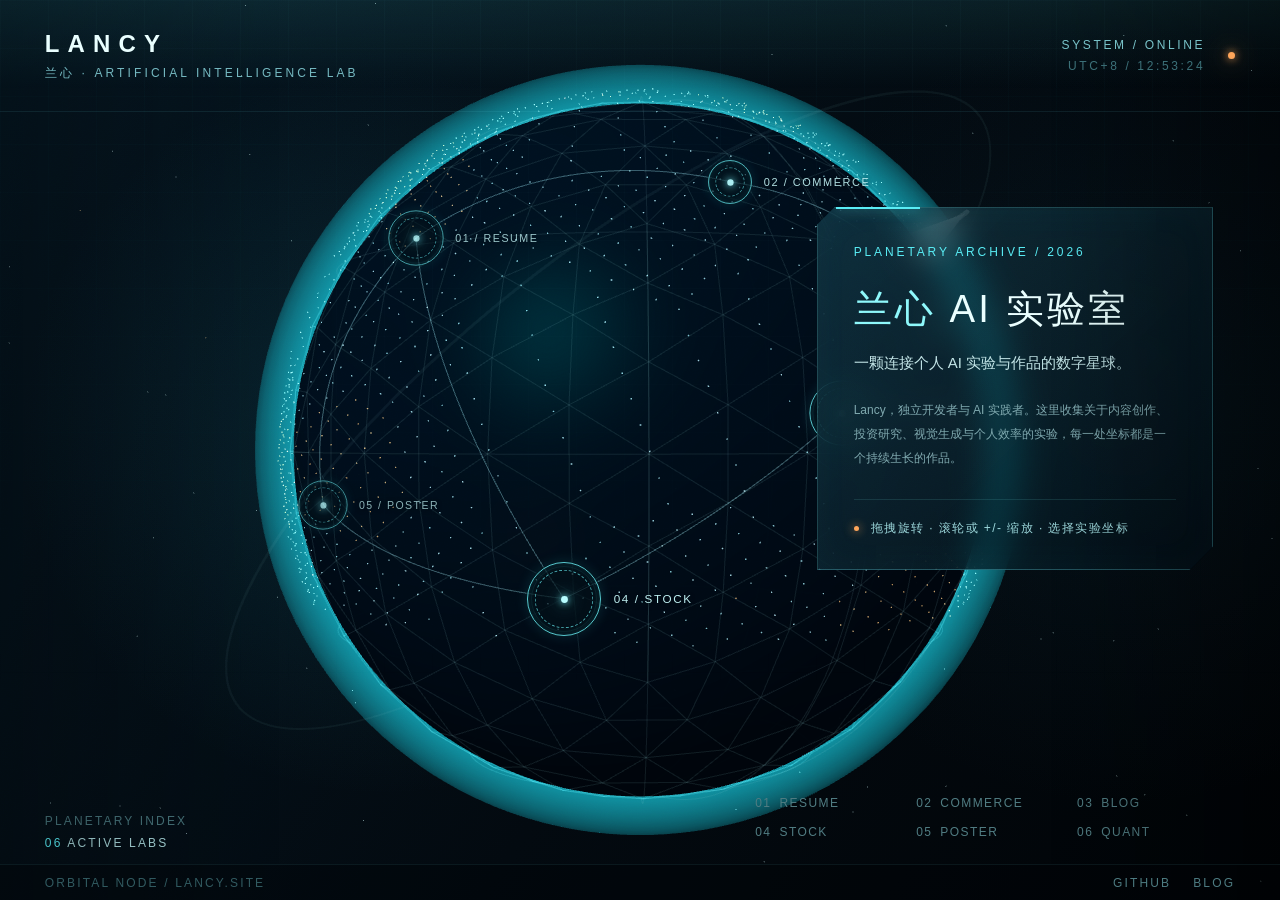
==== commit 7bd74b7c: "Refactor code structure for improved readability and maintainability" ====
--- a/index.html
+++ b/index.html
@@ -26,6 +26,14 @@
 
   <link rel="icon" type="image/svg+xml" href="data:image/svg+xml,%3Csvg xmlns='http://www.w3.org/2000/svg' viewBox='0 0 100 100'%3E%3Ccircle cx='50' cy='50' r='42' fill='none' stroke='%2354edf5' stroke-width='5'/%3E%3Ccircle cx='50' cy='50' r='11' fill='%23ffa65a'/%3E%3C/svg%3E">
   <link rel="stylesheet" href="styles.css">
+
+  <script type="importmap">
+  {
+    "imports": {
+      "three": "./vendor/three.module.min.js"
+    }
+  }
+  </script>
 
   <script type="application/ld+json">
   {
@@ -79,11 +87,19 @@
         <p class="intro-author">Lancy，独立开发者与 AI 实践者。这里收集关于内容创作、投资研究、视觉生成与个人效率的实验，每一处坐标都是一个持续生长的作品。</p>
         <div class="intro-command">
           <span class="command-dot"></span>
-          <span>选择星球上的实验坐标</span>
+          <span>拖拽旋转 · 滚轮或 +/- 缩放 · 选择实验坐标</span>
         </div>
       </section>
 
       <div class="markers" id="markers" aria-label="星球实验地点"></div>
+
+      <button class="portal-entry" id="portal-entry" type="button" aria-label="从上海进入兰心 AI 艺廊">
+        <span class="portal-entry-pulse" aria-hidden="true"></span>
+        <span class="portal-entry-copy">
+          <b>SHANGHAI</b>
+          <small>ENTER THE ARCHIVE</small>
+        </span>
+      </button>
 
       <section class="project-stage" id="project-stage" aria-live="polite" aria-hidden="true">
         <button class="close-project" id="close-project" type="button" aria-label="关闭项目预览">
@@ -129,6 +145,51 @@
       <div class="loader-orbit"><span></span></div>
       <span class="loader-label">INITIALIZING PLANET</span>
     </div>
+
+    <section class="portal-transition" id="portal-transition" aria-live="polite" aria-hidden="true">
+      <div class="portal-flare" aria-hidden="true"></div>
+      <div class="portal-progress-wrap">
+        <span class="portal-kicker">SHANGHAI / 31.2304° N · 121.4737° E</span>
+        <strong id="portal-status">定位上海坐标</strong>
+        <div class="portal-progress" aria-hidden="true"><span id="portal-progress-bar"></span></div>
+        <span class="portal-percent" id="portal-percent">00%</span>
+      </div>
+    </section>
+
+    <section class="gallery-ui" id="gallery-ui" aria-hidden="true">
+      <div class="gallery-title">
+        <span>LANCY / PRIVATE ARCHIVE</span>
+        <strong>AI 作品艺廊</strong>
+      </div>
+      <button class="gallery-back" id="gallery-back" type="button">
+        <span aria-hidden="true">←</span> 返回星球
+      </button>
+      <div class="gallery-reticle" aria-hidden="true"><span></span></div>
+      <div class="gallery-focus" id="gallery-focus" aria-live="polite">
+        <span id="gallery-focus-lab">探索空间</span>
+        <strong id="gallery-focus-title">靠近墙面作品并点击查看</strong>
+        <small id="gallery-focus-action">WASD 移动 · 拖拽环视 · 滚轮或 +/- 缩放</small>
+      </div>
+      <div class="gallery-controls" aria-label="艺廊操作提示">
+        <div class="key-grid" aria-hidden="true">
+          <kbd>W</kbd><kbd>A</kbd><kbd>S</kbd><kbd>D</kbd>
+        </div>
+        <p><b>移动</b><span>拖拽环视 · 滚轮或 +/- 缩放 · Shift 慢跑 · E 打开展品</span></p>
+      </div>
+      <div class="mobile-stick" id="mobile-stick" aria-label="移动摇杆">
+        <span id="mobile-stick-knob"></span>
+      </div>
+      <button class="mobile-run" id="mobile-run" type="button" aria-pressed="false">RUN</button>
+    </section>
+
+    <div class="gallery-error" id="gallery-error" role="alert" hidden>
+      <strong>空间连接失败</strong>
+      <p id="gallery-error-copy">模型暂时无法载入，请检查网络后重试。</p>
+      <div>
+        <button id="gallery-retry" type="button">重新载入</button>
+        <button id="gallery-error-back" type="button">返回星球</button>
+      </div>
+    </div>
   </div>
 
   <noscript>
@@ -146,4 +207,4 @@
 
   <script type="module" src="js/app.js"></script>
 </body>
-</html>+</html>
--- a/styles.css
+++ b/styles.css
@@ -113,7 +113,7 @@
 .brand-sub {
   margin-top: 7px;
   color: #75b9c1;
-  font-size: 9px;
+  font-size: 12px;
   letter-spacing: 0.26em;
 }
 
@@ -124,7 +124,7 @@
   align-items: center;
   justify-items: end;
   color: #79c4ca;
-  font-size: 9px;
+  font-size: 12px;
   letter-spacing: 0.22em;
 }
 
@@ -231,7 +231,7 @@
 .project-coordinate,
 .capability-label {
   color: var(--cyan);
-  font-size: 9px;
+  font-size: 12px;
   letter-spacing: 0.24em;
 }
 
@@ -270,7 +270,7 @@
   gap: 12px;
   border-top: 1px solid rgba(108, 226, 232, 0.13);
   color: #9cd8dc;
-  font-size: 10px;
+  font-size: 12px;
   letter-spacing: 0.12em;
 }
 
@@ -355,7 +355,7 @@
   width: max-content;
   max-width: 150px;
   color: #bdeef0;
-  font-size: 9px;
+  font-size: 12px;
   letter-spacing: 0.14em;
   text-align: left;
   text-shadow: 0 2px 6px #001016;
@@ -542,7 +542,7 @@
 .project-kicker {
   margin: 0;
   color: var(--orange);
-  font-size: 9px;
+  font-size: 12px;
   letter-spacing: 0.22em;
 }
 
@@ -576,7 +576,7 @@
 
 .capability-list li {
   color: #b7e2e4;
-  font-size: 9px;
+  font-size: 12px;
   letter-spacing: 0.08em;
 }
 
@@ -597,7 +597,7 @@
   border: 1px solid rgba(103, 232, 239, 0.4);
   color: #e8ffff;
   background: rgba(13, 46, 59, 0.62);
-  font-size: 11px;
+  font-size: 12px;
   letter-spacing: 0.2em;
   text-decoration: none;
   transition: border-color 0.25s, background 0.25s, transform 0.25s;
@@ -620,7 +620,7 @@
   display: block;
   margin-top: 21px;
   color: #3c6a71;
-  font-size: 8px;
+  font-size: 12px;
   letter-spacing: 0.15em;
 }
 
@@ -644,7 +644,7 @@
   border: 0;
   color: #507c82;
   background: transparent;
-  font-size: 8px;
+  font-size: 12px;
   letter-spacing: 0.12em;
   text-align: left;
   cursor: pointer;
@@ -670,13 +670,13 @@
   flex-direction: column;
   gap: 8px;
   color: #47747b;
-  font-size: 8px;
+  font-size: 12px;
   letter-spacing: 0.18em;
 }
 
 .planet-meta strong {
   color: #a8d8db;
-  font-size: 9px;
+  font-size: 12px;
   font-weight: 400;
 }
 
@@ -699,7 +699,7 @@
   border-top: 1px solid rgba(112, 229, 235, 0.08);
   color: #315b61;
   background: rgba(0, 5, 8, 0.34);
-  font-size: 7px;
+  font-size: 12px;
   letter-spacing: 0.18em;
 }
 
@@ -764,7 +764,7 @@
 
 .loader-label {
   color: #6ab1b8;
-  font-size: 8px;
+  font-size: 12px;
   letter-spacing: 0.26em;
 }
 
@@ -778,7 +778,7 @@
   border: 1px solid var(--line);
   color: var(--muted);
   background: rgba(3, 14, 21, 0.9);
-  font-size: 11px;
+  font-size: 12px;
 }
 
 .noscript-fallback {
@@ -815,7 +815,7 @@
     width: min(43vw, 500px);
   }
   .project-info-content { padding: 32px 28px 28px; }
-  .project-description { font-size: 11px; }
+  .project-description { font-size: 12px; }
 }
 
 @media (max-width: 900px) {
@@ -881,16 +881,16 @@
 }
 
 @media (max-width: 560px) {
-  .brand-sub { letter-spacing: 0.14em; }
+  .brand-sub { letter-spacing: 0.14em; font-size: 12px; }
   .system-status time { display: none; }
   .intro-panel { bottom: 55px; }
-  .eyebrow { font-size: 7px; }
-  .intro-command { font-size: 8px; }
+  .eyebrow { font-size: 12px; }
+  .intro-command { font-size: 12px; }
   .project-stage { top: 44%; }
   .project-info-content { padding: 27px 20px 30px; }
   .project-info h2 { margin-top: 15px; }
   .info-rule { margin: 20px 0 17px; }
-  .project-description { font-size: 11px; }
+  .project-description { font-size: 12px; }
   .planet-meta { left: 20px; }
 }
 
@@ -903,4 +903,269 @@
     animation-iteration-count: 1 !important;
     transition-duration: 0.01ms !important;
   }
-}+}
+
+/* Shanghai portal and immersive gallery */
+.portal-entry {
+  position: absolute;
+  z-index: 23;
+  top: 0;
+  left: 0;
+  display: flex;
+  width: 88px;
+  height: 88px;
+  padding: 0;
+  align-items: center;
+  justify-content: center;
+  border: 0;
+  border-radius: 50%;
+  opacity: 0;
+  color: #f7fbff;
+  background: transparent;
+  cursor: pointer;
+  pointer-events: none;
+  transform: translate(-50%, -50%) scale(var(--portal-depth, 1));
+  transition: opacity 0.3s ease, filter 0.3s ease;
+}
+
+.portal-entry.is-visible { opacity: 1; pointer-events: auto; }
+.portal-entry:hover,
+.portal-entry:focus-visible { filter: drop-shadow(0 0 18px rgba(232, 240, 255, 0.85)); }
+
+.portal-entry-pulse {
+  position: absolute;
+  inset: 25px;
+  border: 1px solid rgba(235, 242, 255, 0.85);
+  border-radius: 50%;
+  box-shadow: 0 0 16px rgba(225, 236, 255, 0.74), inset 0 0 10px rgba(255, 255, 255, 0.38);
+}
+
+.portal-entry-pulse::before,
+.portal-entry-pulse::after {
+  position: absolute;
+  inset: -9px;
+  border: 1px solid rgba(211, 222, 240, 0.32);
+  border-radius: 50%;
+  content: "";
+  animation: portal-pulse 2.8s ease-out infinite;
+}
+
+.portal-entry-pulse::after { animation-delay: 1.4s; }
+
+.portal-entry-copy {
+  position: absolute;
+  left: calc(100% - 10px);
+  display: flex;
+  width: max-content;
+  padding: 8px 11px;
+  flex-direction: column;
+  gap: 4px;
+  border-left: 1px solid rgba(232, 240, 255, 0.58);
+  color: rgba(242, 247, 255, 0.9);
+  background: linear-gradient(90deg, rgba(12, 24, 34, 0.72), transparent);
+  text-align: left;
+  text-shadow: 0 2px 8px #000;
+}
+
+.portal-entry-copy b { font-size: 12px; font-weight: 500; letter-spacing: 0.22em; }
+.portal-entry-copy small { color: rgba(195, 210, 230, 0.65); font-size: 10px; letter-spacing: 0.16em; }
+
+.app[data-state="portal"] .portal-entry,
+.app[data-state="gallery-loading"] .portal-entry,
+.app[data-state="gallery"] .portal-entry,
+.app[data-state="gallery-error"] .portal-entry { opacity: 0; pointer-events: none; }
+
+.app[data-state="portal"] .intro-panel,
+.app[data-state="portal"] .markers,
+.app[data-state="portal"] .lab-index,
+.app[data-state="portal"] .planet-meta,
+.app[data-state="portal"] .topbar,
+.app[data-state="portal"] .footerbar,
+.app[data-state^="gallery"] .intro-panel,
+.app[data-state^="gallery"] .markers,
+.app[data-state^="gallery"] .lab-index,
+.app[data-state^="gallery"] .planet-meta,
+.app[data-state^="gallery"] .topbar,
+.app[data-state^="gallery"] .footerbar {
+  visibility: hidden;
+  opacity: 0;
+  pointer-events: none;
+  transition: opacity 0.55s ease, visibility 0.55s;
+}
+
+.portal-transition {
+  position: absolute;
+  z-index: 90;
+  inset: 0;
+  display: flex;
+  visibility: hidden;
+  align-items: center;
+  justify-content: center;
+  overflow: hidden;
+  opacity: 0;
+  pointer-events: none;
+  background: rgba(2, 8, 13, 0);
+  transition: opacity 0.5s ease, visibility 0.5s, background 1.1s ease;
+}
+
+.app[data-state="portal"] .portal-transition,
+.app[data-state="gallery-loading"] .portal-transition { visibility: visible; opacity: 1; }
+.app[data-state="gallery-loading"] .portal-transition { background: #02070a; }
+
+.portal-flare {
+  position: absolute;
+  width: 12vmin;
+  height: 12vmin;
+  border-radius: 50%;
+  opacity: 0;
+  background: #f6f9ff;
+  box-shadow: 0 0 12vmin 5vmin rgba(225, 235, 250, 0.8), 0 0 40vmin 22vmin rgba(163, 181, 201, 0.35);
+  transform: scale(0.25);
+}
+
+.app[data-state="portal"] .portal-flare {
+  opacity: 1;
+  transform: scale(18);
+  transition: opacity 0.9s 1.8s ease, transform 2.1s 1s cubic-bezier(0.19, 0.82, 0.25, 1);
+}
+
+.app[data-state="gallery-loading"] .portal-flare { opacity: 0.06; transform: scale(16); }
+
+.portal-progress-wrap {
+  position: relative;
+  z-index: 2;
+  display: flex;
+  width: min(420px, calc(100vw - 48px));
+  padding: 28px 30px;
+  flex-direction: column;
+  border: 1px solid rgba(216, 229, 245, 0.24);
+  opacity: 0;
+  background: rgba(3, 12, 18, 0.76);
+  box-shadow: 0 28px 90px rgba(0, 0, 0, 0.42), inset 0 0 38px rgba(190, 214, 235, 0.04);
+  backdrop-filter: blur(18px);
+  transform: translateY(16px);
+  transition: opacity 0.45s ease, transform 0.6s var(--ease-orbit);
+}
+
+.app[data-state="gallery-loading"] .portal-progress-wrap { opacity: 1; transform: translateY(0); }
+.portal-kicker { color: #8799aa; font-size: 11px; letter-spacing: 0.16em; }
+.portal-progress-wrap strong { margin-top: 18px; color: #edf5ff; font-size: 20px; font-weight: 300; letter-spacing: 0.12em; }
+.portal-progress { height: 2px; margin-top: 26px; overflow: hidden; background: rgba(221, 233, 248, 0.13); }
+.portal-progress span { display: block; width: 0; height: 100%; background: linear-gradient(90deg, #7e8c9e, #f6f9ff); box-shadow: 0 0 12px rgba(238, 245, 255, 0.85); transition: width 0.25s ease; }
+.portal-percent { margin-top: 10px; align-self: flex-end; color: #aab8c8; font-size: 12px; letter-spacing: 0.18em; }
+
+.gallery-ui {
+  position: absolute;
+  z-index: 55;
+  inset: 0;
+  visibility: hidden;
+  opacity: 0;
+  pointer-events: none;
+  transition: opacity 0.8s ease, visibility 0.8s;
+}
+
+.app[data-state="gallery"] .gallery-ui { visibility: visible; opacity: 1; }
+.gallery-title { position: absolute; top: 28px; left: 34px; display: flex; flex-direction: column; gap: 7px; text-shadow: 0 2px 12px #000; }
+.gallery-title span { color: rgba(212, 225, 238, 0.62); font-size: 11px; letter-spacing: 0.22em; }
+.gallery-title strong { color: #f0f7ff; font-size: 20px; font-weight: 300; letter-spacing: 0.16em; }
+
+.gallery-back {
+  position: absolute;
+  top: 30px;
+  right: 34px;
+  display: flex;
+  min-height: 42px;
+  padding: 0 16px;
+  align-items: center;
+  gap: 9px;
+  border: 1px solid rgba(220, 232, 245, 0.3);
+  color: #e8f3ff;
+  background: rgba(5, 12, 17, 0.64);
+  cursor: pointer;
+  pointer-events: auto;
+  backdrop-filter: blur(12px);
+}
+
+.gallery-back:hover { border-color: rgba(255, 255, 255, 0.75); }
+.gallery-reticle { position: absolute; top: 50%; left: 50%; width: 22px; height: 22px; border: 1px solid rgba(235, 244, 255, 0.42); border-radius: 50%; transform: translate(-50%, -50%); }
+.gallery-reticle span,
+.gallery-reticle::before,
+.gallery-reticle::after { position: absolute; content: ""; background: rgba(244, 248, 255, 0.8); }
+.gallery-reticle span { inset: 9px; border-radius: 50%; }
+.gallery-reticle::before { top: 10px; left: -6px; width: 32px; height: 1px; opacity: 0.35; }
+.gallery-reticle::after { top: -6px; left: 10px; width: 1px; height: 32px; opacity: 0.35; }
+
+.gallery-focus {
+  position: absolute;
+  bottom: 34px;
+  left: 50%;
+  display: flex;
+  min-width: min(440px, calc(100vw - 48px));
+  padding: 14px 20px;
+  align-items: center;
+  flex-direction: column;
+  gap: 5px;
+  border-top: 1px solid rgba(226, 237, 249, 0.28);
+  color: #f5f9ff;
+  background: linear-gradient(180deg, rgba(4, 11, 16, 0.76), rgba(4, 11, 16, 0.38));
+  text-align: center;
+  text-shadow: 0 2px 9px #000;
+  backdrop-filter: blur(12px);
+  transform: translateX(-50%);
+}
+
+.gallery-focus span,
+.gallery-focus small { color: rgba(201, 215, 230, 0.62); font-size: 11px; letter-spacing: 0.16em; }
+.gallery-focus strong { font-size: 14px; font-weight: 400; letter-spacing: 0.12em; }
+.gallery-focus.is-project { border-top-color: rgba(255, 255, 255, 0.72); }
+
+.gallery-controls { position: absolute; bottom: 28px; left: 32px; display: flex; align-items: flex-end; gap: 14px; }
+.key-grid { display: grid; width: 76px; grid-template-columns: repeat(3, 22px); gap: 4px; }
+.key-grid kbd { display: grid; width: 22px; height: 22px; place-items: center; border: 1px solid rgba(225, 236, 247, 0.34); color: rgba(239, 247, 255, 0.78); background: rgba(5, 12, 17, 0.64); font: 10px/1 "Bahnschrift", sans-serif; }
+.key-grid kbd:first-child { grid-column: 2; }
+.gallery-controls p { display: flex; margin: 0 0 1px; flex-direction: column; gap: 4px; text-shadow: 0 2px 8px #000; }
+.gallery-controls b { font-size: 12px; font-weight: 400; letter-spacing: 0.15em; }
+.gallery-controls span { color: rgba(210, 223, 235, 0.58); font-size: 11px; }
+.mobile-stick,
+.mobile-run { display: none; }
+
+.gallery-error {
+  position: absolute;
+  z-index: 110;
+  top: 50%;
+  left: 50%;
+  width: min(410px, calc(100vw - 40px));
+  padding: 28px;
+  border: 1px solid rgba(231, 235, 241, 0.32);
+  color: #edf5ff;
+  background: rgba(3, 10, 15, 0.96);
+  box-shadow: 0 28px 100px rgba(0, 0, 0, 0.62);
+  transform: translate(-50%, -50%);
+}
+
+.gallery-error strong { font-size: 20px; font-weight: 300; letter-spacing: 0.12em; }
+.gallery-error p { color: #9eafbf; font-size: 14px; line-height: 1.7; }
+.gallery-error div { display: flex; gap: 10px; margin-top: 22px; }
+.gallery-error button { min-height: 42px; padding: 0 16px; border: 1px solid rgba(225, 235, 245, 0.3); color: #f1f7ff; background: rgba(30, 44, 55, 0.58); cursor: pointer; }
+
+@keyframes portal-pulse {
+  0% { opacity: 0.75; transform: scale(0.7); }
+  75%, 100% { opacity: 0; transform: scale(1.8); }
+}
+
+@media (max-width: 900px) {
+  .portal-entry { width: 76px; height: 76px; }
+  .portal-entry-copy { left: calc(100% - 16px); }
+  .portal-entry-copy small { display: none; }
+  .gallery-title { top: 20px; left: 20px; }
+  .gallery-title span { display: none; }
+  .gallery-title strong { font-size: 15px; }
+  .gallery-back { top: 16px; right: 16px; min-height: 40px; }
+  .gallery-controls { display: none; }
+  .gallery-focus { bottom: 22px; min-width: min(360px, calc(100vw - 42px)); }
+  .mobile-stick { position: absolute; bottom: 108px; left: 24px; display: block; width: 104px; height: 104px; border: 1px solid rgba(225, 236, 248, 0.28); border-radius: 50%; background: rgba(4, 12, 18, 0.3); pointer-events: auto; touch-action: none; }
+  .mobile-stick::before { position: absolute; inset: 28px; border: 1px solid rgba(225, 236, 248, 0.16); border-radius: 50%; content: ""; }
+  .mobile-stick span { position: absolute; top: 34px; left: 34px; width: 36px; height: 36px; border: 1px solid rgba(240, 247, 255, 0.58); border-radius: 50%; background: rgba(192, 210, 227, 0.2); box-shadow: 0 0 18px rgba(210, 227, 243, 0.14); }
+  .mobile-run { position: absolute; right: 26px; bottom: 123px; display: grid; width: 68px; height: 68px; place-items: center; border: 1px solid rgba(225, 236, 248, 0.34); border-radius: 50%; color: rgba(239, 247, 255, 0.78); background: rgba(4, 12, 18, 0.42); font-size: 11px; letter-spacing: 0.12em; pointer-events: auto; }
+  .mobile-run[aria-pressed="true"] { border-color: rgba(255, 255, 255, 0.8); color: #fff; background: rgba(170, 190, 210, 0.24); }
+}
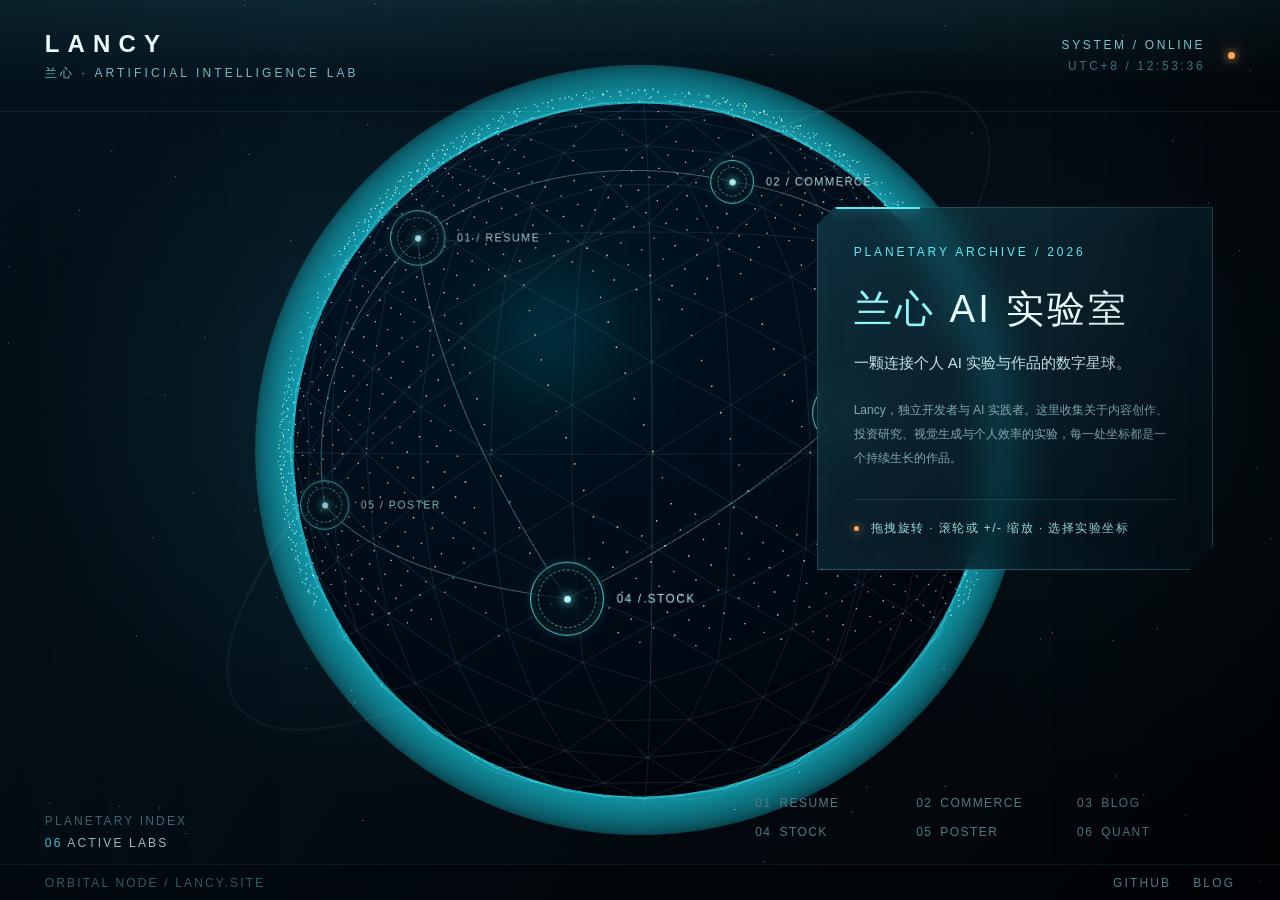
==== commit db05efe7: "feat: implement gallery scene switcher and greeting dialog with animations" ====
--- a/index.html
+++ b/index.html
@@ -161,6 +161,9 @@
         <span>LANCY / PRIVATE ARCHIVE</span>
         <strong>AI 作品艺廊</strong>
       </div>
+      <div class="gallery-greeting" id="gallery-greeting">你好，欢迎来到兰心实验室！请随便看看</div>
+      <button class="gallery-switch" id="gallery-switch" type="button" aria-label="切换场景"><img src="images/switch.svg" alt="" /></button>
+      <div class="gallery-coords" id="gallery-coords">x 0.00 y 0.00 z 0.00</div>
       <button class="gallery-back" id="gallery-back" type="button">
         <span aria-hidden="true">←</span> 返回星球
       </button>
--- a/styles.css
+++ b/styles.css
@@ -163,6 +163,22 @@
   display: block;
 }
 
+.scene {
+  opacity: 1;
+  transition: opacity 1.05s var(--ease-orbit);
+}
+
+.app[data-state="portal-blackout"],
+.app[data-state="gallery-reveal"] {
+  background: #000;
+}
+
+.app[data-state="portal-blackout"] .scene,
+.app[data-state="gallery-reveal"] .scene {
+  opacity: 0;
+  transition-duration: 0.42s;
+}
+
 .grid-plane {
   position: absolute;
   z-index: 0;
@@ -310,8 +326,13 @@
   background: rgba(3, 17, 25, 0.68);
   cursor: pointer;
   pointer-events: auto;
-  transform: translate(-50%, -50%) scale(var(--depth-scale, 1));
+  transform: translate3d(
+    calc(var(--marker-x, 0px) - 50%),
+    calc(var(--marker-y, 0px) - 50%),
+    0
+  ) scale(var(--depth-scale, 1));
   transition: opacity 0.3s ease, filter 0.3s ease;
+  will-change: transform, opacity;
 }
 
 .marker-ring,
@@ -924,8 +945,13 @@
   background: transparent;
   cursor: pointer;
   pointer-events: none;
-  transform: translate(-50%, -50%) scale(var(--portal-depth, 1));
+  transform: translate3d(
+    calc(var(--portal-x, 0px) - 50%),
+    calc(var(--portal-y, 0px) - 50%),
+    0
+  ) scale(var(--portal-depth, 1));
   transition: opacity 0.3s ease, filter 0.3s ease;
+  will-change: transform, opacity;
 }
 
 .portal-entry.is-visible { opacity: 1; pointer-events: auto; }
@@ -972,6 +998,7 @@
 
 .app[data-state="portal"] .portal-entry,
 .app[data-state="gallery-loading"] .portal-entry,
+.app[data-state="portal-blackout"] .portal-entry,
 .app[data-state="gallery"] .portal-entry,
 .app[data-state="gallery-error"] .portal-entry { opacity: 0; pointer-events: none; }
 
@@ -981,6 +1008,12 @@
 .app[data-state="portal"] .planet-meta,
 .app[data-state="portal"] .topbar,
 .app[data-state="portal"] .footerbar,
+.app[data-state="portal-blackout"] .intro-panel,
+.app[data-state="portal-blackout"] .markers,
+.app[data-state="portal-blackout"] .lab-index,
+.app[data-state="portal-blackout"] .planet-meta,
+.app[data-state="portal-blackout"] .topbar,
+.app[data-state="portal-blackout"] .footerbar,
 .app[data-state^="gallery"] .intro-panel,
 .app[data-state^="gallery"] .markers,
 .app[data-state^="gallery"] .lab-index,
@@ -1004,32 +1037,92 @@
   overflow: hidden;
   opacity: 0;
   pointer-events: none;
-  background: rgba(2, 8, 13, 0);
-  transition: opacity 0.5s ease, visibility 0.5s, background 1.1s ease;
+  background:
+    radial-gradient(circle at 50% 50%, rgba(70, 177, 190, 0), rgba(2, 8, 13, 0) 54%),
+    rgba(2, 8, 13, 0);
+  transition: opacity 0.5s ease, visibility 0.5s, background 3s ease-in;
 }
 
 .app[data-state="portal"] .portal-transition,
-.app[data-state="gallery-loading"] .portal-transition { visibility: visible; opacity: 1; }
-.app[data-state="gallery-loading"] .portal-transition { background: #02070a; }
+.app[data-state="gallery-loading"] .portal-transition,
+.app[data-state="portal-blackout"] .portal-transition,
+.app[data-state="gallery-reveal"] .portal-transition { visibility: visible; opacity: 1; }
+.app[data-state="portal"] .portal-transition {
+  background: rgba(0, 0, 0, 0.42);
+}
+.app[data-state="gallery-loading"] .portal-transition {
+  background:
+    radial-gradient(circle at 50% 46%, rgba(21, 70, 78, 0.1), transparent 38%),
+    #010609;
+}
+.app[data-state="portal-blackout"] .portal-transition,
+.app[data-state="gallery-reveal"] .portal-transition {
+  background: #000;
+  transition: background 0.42s ease;
+}
+
+.app[data-state="gallery"] .portal-transition {
+  visibility: hidden;
+  opacity: 0;
+  transition: opacity 1.05s var(--ease-orbit), visibility 0s 1.05s;
+}
 
 .portal-flare {
   position: absolute;
-  width: 12vmin;
-  height: 12vmin;
+  width: 20vmin;
+  height: 20vmin;
   border-radius: 50%;
   opacity: 0;
-  background: #f6f9ff;
-  box-shadow: 0 0 12vmin 5vmin rgba(225, 235, 250, 0.8), 0 0 40vmin 22vmin rgba(163, 181, 201, 0.35);
-  transform: scale(0.25);
+  background: radial-gradient(circle,
+    #000 0 32%,
+    rgba(0, 0, 0, 0.98) 48%,
+    rgba(0, 0, 0, 0.8) 63%,
+    rgba(0, 0, 0, 0) 78%);
+  box-shadow:
+    inset 0 0 7vmin rgba(0, 0, 0, 0.42),
+    0 0 28vmin 16vmin rgba(0, 0, 0, 0.68);
+  transform: scale(0.22);
+  will-change: transform, opacity;
+}
+
+.portal-flare::before,
+.portal-flare::after {
+  position: absolute;
+  border: 1px solid rgba(122, 143, 148, 0.07);
+  border-radius: 50%;
+  content: "";
+}
+
+.portal-flare::before {
+  inset: -24%;
+  box-shadow: 0 0 4vmin rgba(0, 0, 0, 0.24);
+}
+
+.portal-flare::after {
+  inset: -68%;
+  border-color: rgba(122, 143, 148, 0.035);
 }
 
 .app[data-state="portal"] .portal-flare {
   opacity: 1;
-  transform: scale(18);
-  transition: opacity 0.9s 1.8s ease, transform 2.1s 1s cubic-bezier(0.19, 0.82, 0.25, 1);
-}
-
-.app[data-state="gallery-loading"] .portal-flare { opacity: 0.06; transform: scale(16); }
+  transform: scale(10);
+  transition:
+    opacity 0.8s 0.75s ease-in,
+    transform 2.45s 0.65s cubic-bezier(0.18, 0.72, 0.22, 1);
+}
+
+.app[data-state="gallery-loading"] .portal-flare {
+  opacity: 0.28;
+  transform: scale(11);
+  transition: opacity 0.7s ease, transform 0.9s ease-out;
+}
+
+.app[data-state="portal-blackout"] .portal-flare,
+.app[data-state="gallery-reveal"] .portal-flare {
+  opacity: 0;
+  transform: scale(11.5);
+  transition: opacity 0.32s ease-out, transform 0.42s ease-out;
+}
 
 .portal-progress-wrap {
   position: relative;
@@ -1038,10 +1131,10 @@
   width: min(420px, calc(100vw - 48px));
   padding: 28px 30px;
   flex-direction: column;
-  border: 1px solid rgba(216, 229, 245, 0.24);
-  opacity: 0;
-  background: rgba(3, 12, 18, 0.76);
-  box-shadow: 0 28px 90px rgba(0, 0, 0, 0.42), inset 0 0 38px rgba(190, 214, 235, 0.04);
+  border: 1px solid rgba(116, 239, 244, 0.2);
+  opacity: 0;
+  background: rgba(4, 18, 25, 0.78);
+  box-shadow: 0 28px 90px rgba(0, 0, 0, 0.42), inset 0 0 38px rgba(89, 237, 245, 0.045);
   backdrop-filter: blur(18px);
   transform: translateY(16px);
   transition: opacity 0.45s ease, transform 0.6s var(--ease-orbit);
@@ -1051,7 +1144,7 @@
 .portal-kicker { color: #8799aa; font-size: 11px; letter-spacing: 0.16em; }
 .portal-progress-wrap strong { margin-top: 18px; color: #edf5ff; font-size: 20px; font-weight: 300; letter-spacing: 0.12em; }
 .portal-progress { height: 2px; margin-top: 26px; overflow: hidden; background: rgba(221, 233, 248, 0.13); }
-.portal-progress span { display: block; width: 0; height: 100%; background: linear-gradient(90deg, #7e8c9e, #f6f9ff); box-shadow: 0 0 12px rgba(238, 245, 255, 0.85); transition: width 0.25s ease; }
+.portal-progress span { display: block; width: 0; height: 100%; background: linear-gradient(90deg, #3fa5b1, var(--cyan)); box-shadow: 0 0 12px rgba(89, 237, 245, 0.62); transition: width 0.25s ease; }
 .portal-percent { margin-top: 10px; align-self: flex-end; color: #aab8c8; font-size: 12px; letter-spacing: 0.18em; }
 
 .gallery-ui {
@@ -1064,8 +1157,72 @@
   transition: opacity 0.8s ease, visibility 0.8s;
 }
 
-.app[data-state="gallery"] .gallery-ui { visibility: visible; opacity: 1; }
-.gallery-title { position: absolute; top: 28px; left: 34px; display: flex; flex-direction: column; gap: 7px; text-shadow: 0 2px 12px #000; }
+.app[data-state="gallery-reveal"] .gallery-ui,
+.app[data-state="gallery"] .gallery-ui { visibility: visible; }
+.app[data-state="gallery"] .gallery-ui { opacity: 1; }
+.gallery-switch {
+  position: absolute;
+  top: 74px;
+  left: 252px;
+  width: 42px;
+  height: 42px;
+  display: flex;
+  align-items: center;
+  justify-content: center;
+  border: 1px solid rgba(220, 232, 245, 0.3);
+  background: rgba(5, 12, 17, 0.64);
+  cursor: pointer;
+  pointer-events: auto;
+  backdrop-filter: blur(12px);
+}
+.gallery-switch img {
+  width: 22px;
+  height: 22px;
+  object-fit: contain;
+}
+
+.gallery-switch:hover { border-color: rgba(255, 255, 255, 0.75); }
+
+.gallery-greeting {
+  position: absolute;
+  left: 50%;
+  top: 56px;
+  transform: translateX(-50%) translateY(-50%);
+  max-width: 420px;
+  width: calc(100% - 48px);
+  padding: 14px 24px;
+  background: linear-gradient(135deg, rgba(4, 20, 30, 0.9) 0%, rgba(8, 32, 48, 0.85) 100%);
+  border: 1px solid rgba(89, 237, 245, 0.35);
+  border-top: 1px solid rgba(89, 237, 245, 0.6);
+  border-radius: 10px;
+  backdrop-filter: blur(14px);
+  color: var(--ink);
+  font-size: 14px;
+  letter-spacing: 0.04em;
+  line-height: 1.6;
+  text-align: center;
+  opacity: 0;
+  pointer-events: none;
+  transition: opacity 0.4s ease;
+  box-shadow: 0 0 20px rgba(89, 237, 245, 0.12), inset 0 1px 0 rgba(89, 237, 245, 0.15);
+}
+.gallery-greeting.is-visible {
+  opacity: 1;
+}
+
+.gallery-title { position: absolute; top: 76px; left: 34px; display: flex; flex-direction: column; gap: 7px; text-shadow: 0 2px 12px #000; }
+.gallery-coords {
+  position: absolute;
+  bottom: 28px;
+  right: 34px;
+  font-family: "SF Mono", "Fira Code", "Consolas", monospace;
+  font-size: 12px;
+  letter-spacing: 0.06em;
+  color: rgba(201, 215, 230, 0.55);
+  text-shadow: 0 1px 6px rgba(0, 0, 0, 0.8);
+  pointer-events: none;
+  user-select: none;
+}
 .gallery-title span { color: rgba(212, 225, 238, 0.62); font-size: 11px; letter-spacing: 0.22em; }
 .gallery-title strong { color: #f0f7ff; font-size: 20px; font-weight: 300; letter-spacing: 0.16em; }
 
@@ -1160,6 +1317,9 @@
   .gallery-title { top: 20px; left: 20px; }
   .gallery-title span { display: none; }
   .gallery-title strong { font-size: 15px; }
+  .gallery-greeting { top: 30px; max-width: 280px; font-size: 12px; padding: 8px 12px; }
+  .gallery-switch { top: 14px; left: 110px; width: 38px; height: 38px; }
+  .gallery-switch img { width: 18px; height: 18px; }
   .gallery-back { top: 16px; right: 16px; min-height: 40px; }
   .gallery-controls { display: none; }
   .gallery-focus { bottom: 22px; min-width: min(360px, calc(100vw - 42px)); }
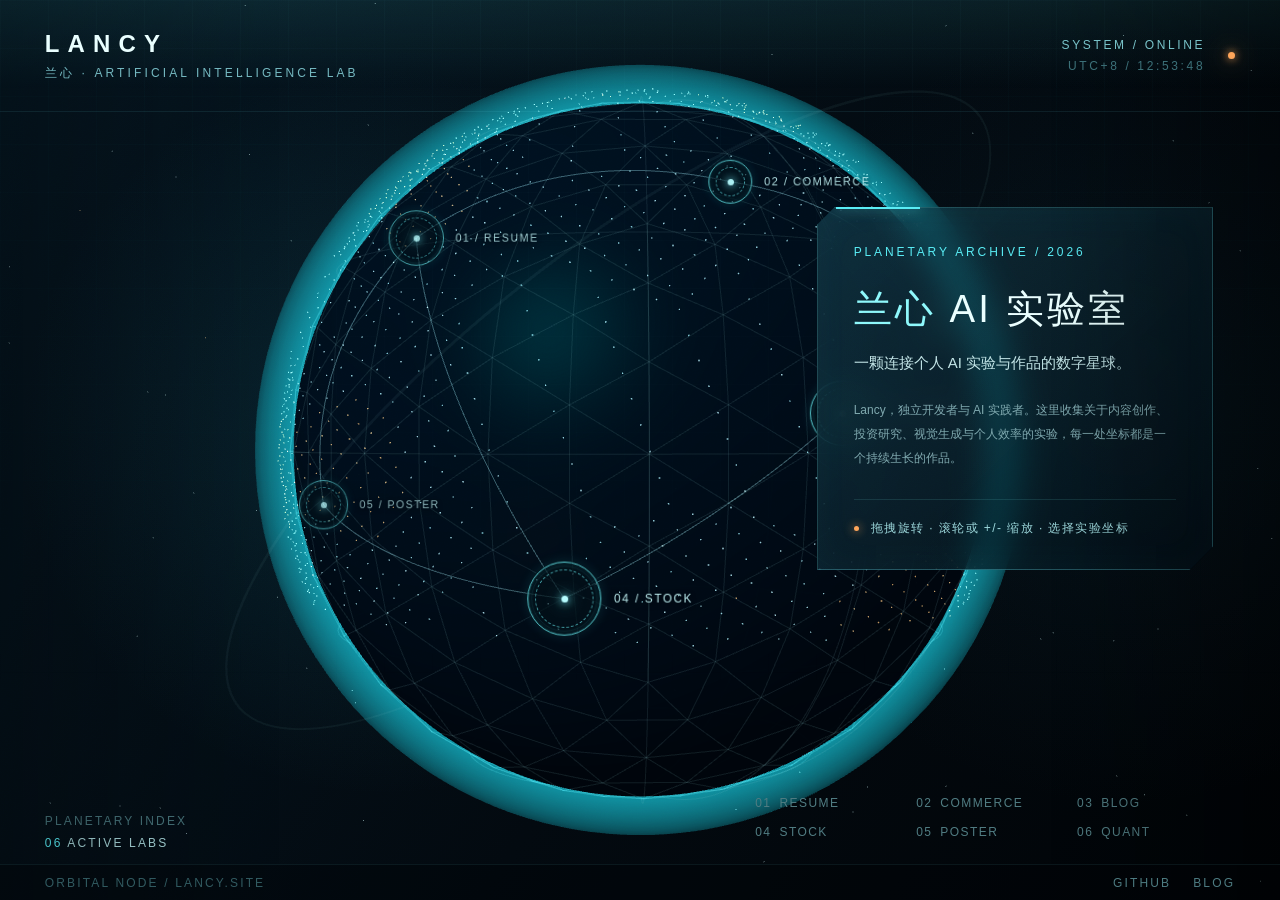
==== commit a92ca33f: "feat: add scene switching functionality with new gallery options and styles" ====
--- a/index.html
+++ b/index.html
@@ -162,7 +162,13 @@
         <strong>AI 作品艺廊</strong>
       </div>
       <div class="gallery-greeting" id="gallery-greeting">你好，欢迎来到兰心实验室！请随便看看</div>
-      <button class="gallery-switch" id="gallery-switch" type="button" aria-label="切换场景"><img src="images/switch.svg" alt="" /></button>
+      <button class="gallery-switch" id="gallery-switch" type="button" aria-label="选择场景" aria-haspopup="true" aria-expanded="false"><img src="images/switch.svg" alt="" /></button>
+      <div class="gallery-scene-menu" id="gallery-scene-menu" aria-label="场景列表" hidden>
+        <button class="gallery-scene-option" type="button" data-scene-index="0" aria-label="切换到场景 1"><img src="images/1.png" alt="" /><span>1</span></button>
+        <button class="gallery-scene-option" type="button" data-scene-index="1" aria-label="切换到场景 2"><img src="images/2.png" alt="" /><span>2</span></button>
+        <button class="gallery-scene-option" type="button" data-scene-index="2" aria-label="切换到场景 3"><img src="images/3.png" alt="" /><span>3</span></button>
+        <button class="gallery-scene-option" type="button" data-scene-index="3" aria-label="切换到场景 4"><img src="images/4.png" alt="" /><span>4</span></button>
+      </div>
       <div class="gallery-coords" id="gallery-coords">x 0.00 y 0.00 z 0.00</div>
       <button class="gallery-back" id="gallery-back" type="button">
         <span aria-hidden="true">←</span> 返回星球
--- a/styles.css
+++ b/styles.css
@@ -1183,6 +1183,61 @@
 
 .gallery-switch:hover { border-color: rgba(255, 255, 255, 0.75); }
 
+.gallery-scene-menu {
+  position: absolute;
+  top: 124px;
+  left: 252px;
+  z-index: 58;
+  display: grid;
+  grid-template-columns: repeat(2, 160px);
+  gap: 10px;
+  padding: 10px;
+  border: 1px solid rgba(220, 232, 245, 0.24);
+  background: rgba(5, 12, 17, 0.78);
+  backdrop-filter: blur(14px);
+  pointer-events: auto;
+}
+
+.gallery-scene-menu[hidden] { display: none; }
+
+.gallery-scene-option {
+  position: relative;
+  width: 160px;
+  height: 80px;
+  padding: 0;
+  overflow: hidden;
+  border: 1px solid rgba(220, 232, 245, 0.28);
+  background: rgba(4, 12, 18, 0.72);
+  color: var(--ink);
+  cursor: pointer;
+}
+
+.gallery-scene-option img {
+  display: block;
+  width: 160px;
+  height: 80px;
+  object-fit: cover;
+}
+
+.gallery-scene-option span {
+  position: absolute;
+  left: 8px;
+  bottom: 6px;
+  display: grid;
+  width: 22px;
+  height: 22px;
+  place-items: center;
+  background: rgba(5, 12, 17, 0.78);
+  border: 1px solid rgba(220, 232, 245, 0.38);
+  font-size: 12px;
+  line-height: 1;
+}
+
+.gallery-scene-option:hover,
+.gallery-scene-option.is-active {
+  border-color: rgba(117, 231, 239, 0.9);
+}
+
 .gallery-greeting {
   position: absolute;
   left: 50%;
@@ -1216,9 +1271,16 @@
   bottom: 28px;
   right: 34px;
   font-family: "SF Mono", "Fira Code", "Consolas", monospace;
-  font-size: 12px;
+  max-width: min(360px, calc(100vw - 68px));
+  padding: 10px 12px;
+  border: 1px solid rgba(212, 225, 238, 0.16);
+  background: rgba(4, 12, 17, 0.54);
+  backdrop-filter: blur(10px);
+  font-size: 11px;
+  line-height: 1.55;
   letter-spacing: 0.06em;
-  color: rgba(201, 215, 230, 0.55);
+  white-space: pre;
+  color: rgba(201, 215, 230, 0.72);
   text-shadow: 0 1px 6px rgba(0, 0, 0, 0.8);
   pointer-events: none;
   user-select: none;
@@ -1277,9 +1339,12 @@
 .gallery-focus.is-project { border-top-color: rgba(255, 255, 255, 0.72); }
 
 .gallery-controls { position: absolute; bottom: 28px; left: 32px; display: flex; align-items: flex-end; gap: 14px; }
-.key-grid { display: grid; width: 76px; grid-template-columns: repeat(3, 22px); gap: 4px; }
+.key-grid { display: grid; width: 76px; grid-template-columns: repeat(3, 22px); grid-template-rows: repeat(2, 22px); gap: 4px; }
 .key-grid kbd { display: grid; width: 22px; height: 22px; place-items: center; border: 1px solid rgba(225, 236, 247, 0.34); color: rgba(239, 247, 255, 0.78); background: rgba(5, 12, 17, 0.64); font: 10px/1 "Bahnschrift", sans-serif; }
-.key-grid kbd:first-child { grid-column: 2; }
+.key-grid kbd:nth-child(1) { grid-column: 2; grid-row: 1; }
+.key-grid kbd:nth-child(2) { grid-column: 1; grid-row: 2; }
+.key-grid kbd:nth-child(3) { grid-column: 2; grid-row: 2; }
+.key-grid kbd:nth-child(4) { grid-column: 3; grid-row: 2; }
 .gallery-controls p { display: flex; margin: 0 0 1px; flex-direction: column; gap: 4px; text-shadow: 0 2px 8px #000; }
 .gallery-controls b { font-size: 12px; font-weight: 400; letter-spacing: 0.15em; }
 .gallery-controls span { color: rgba(210, 223, 235, 0.58); font-size: 11px; }
@@ -1320,6 +1385,7 @@
   .gallery-greeting { top: 30px; max-width: 280px; font-size: 12px; padding: 8px 12px; }
   .gallery-switch { top: 14px; left: 110px; width: 38px; height: 38px; }
   .gallery-switch img { width: 18px; height: 18px; }
+  .gallery-scene-menu { top: 60px; left: 20px; grid-template-columns: repeat(2, 160px); max-width: calc(100vw - 40px); overflow-x: auto; }
   .gallery-back { top: 16px; right: 16px; min-height: 40px; }
   .gallery-controls { display: none; }
   .gallery-focus { bottom: 22px; min-width: min(360px, calc(100vw - 42px)); }
